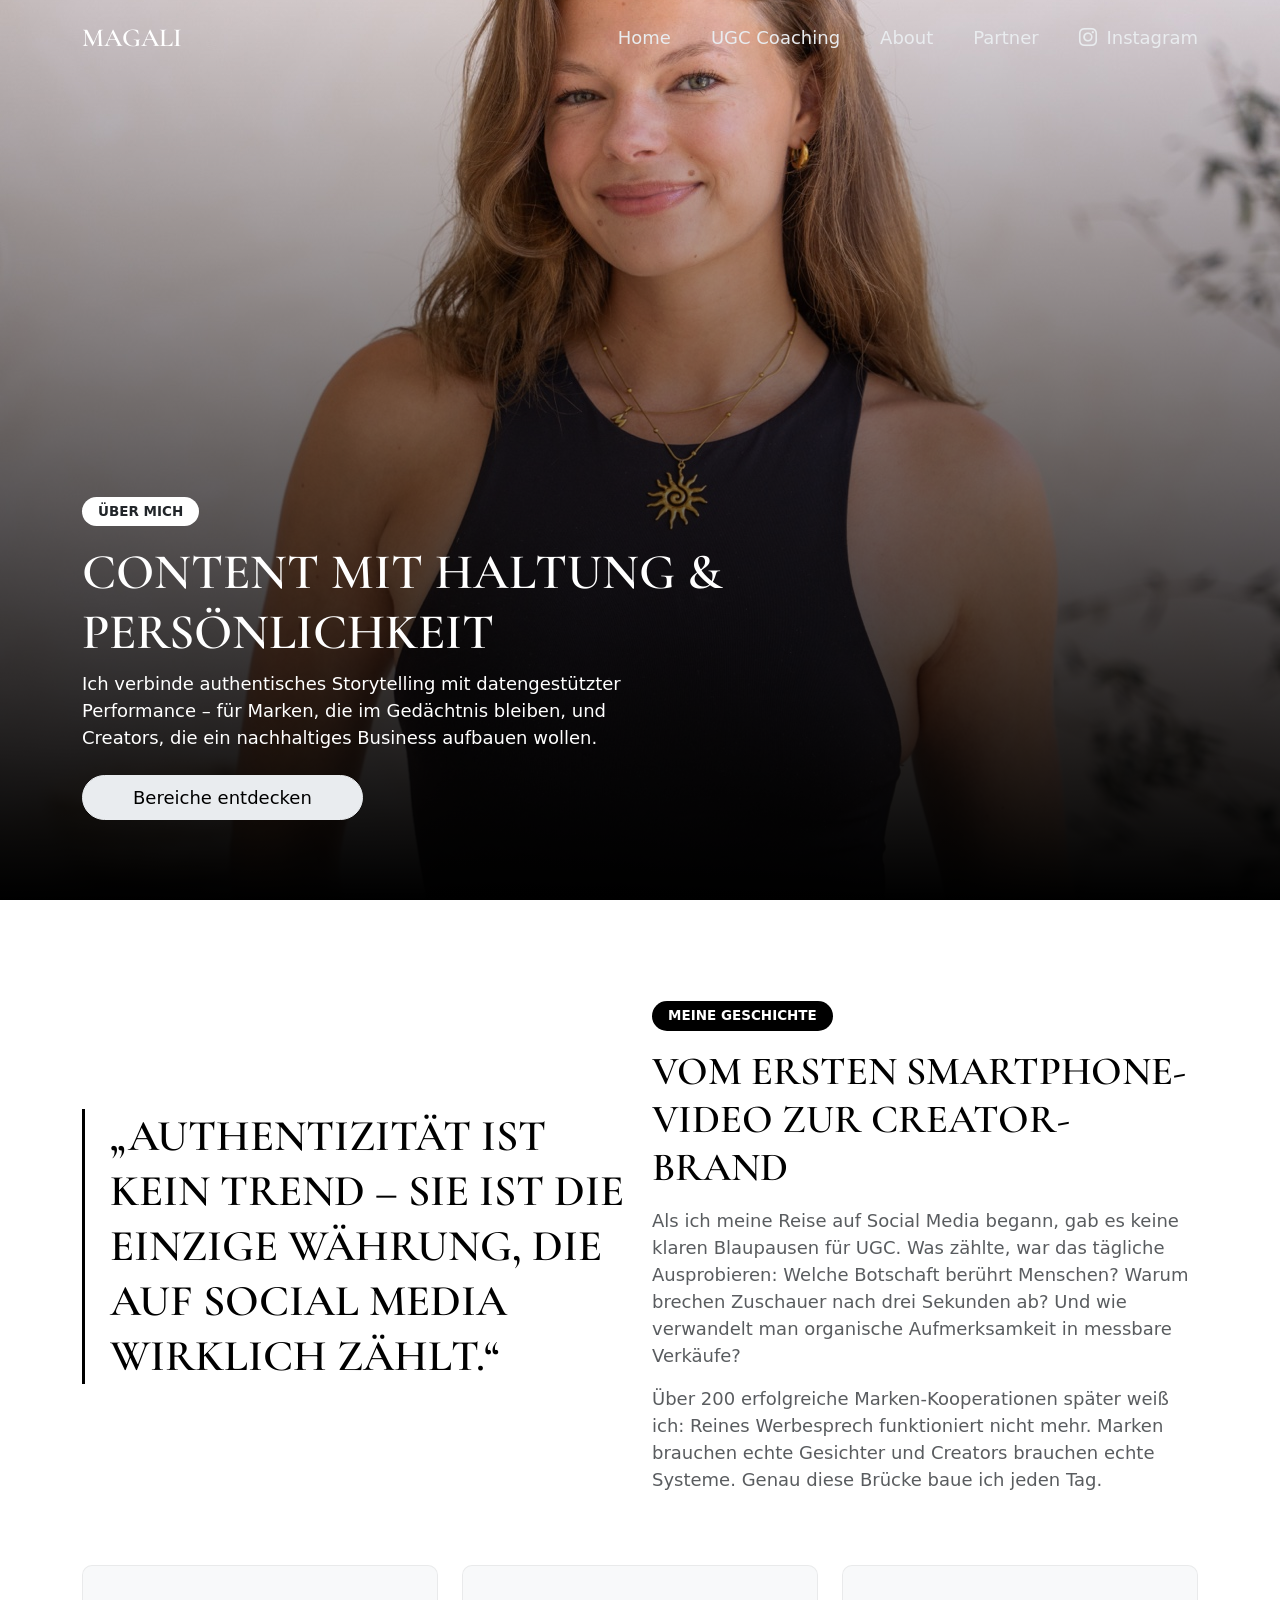
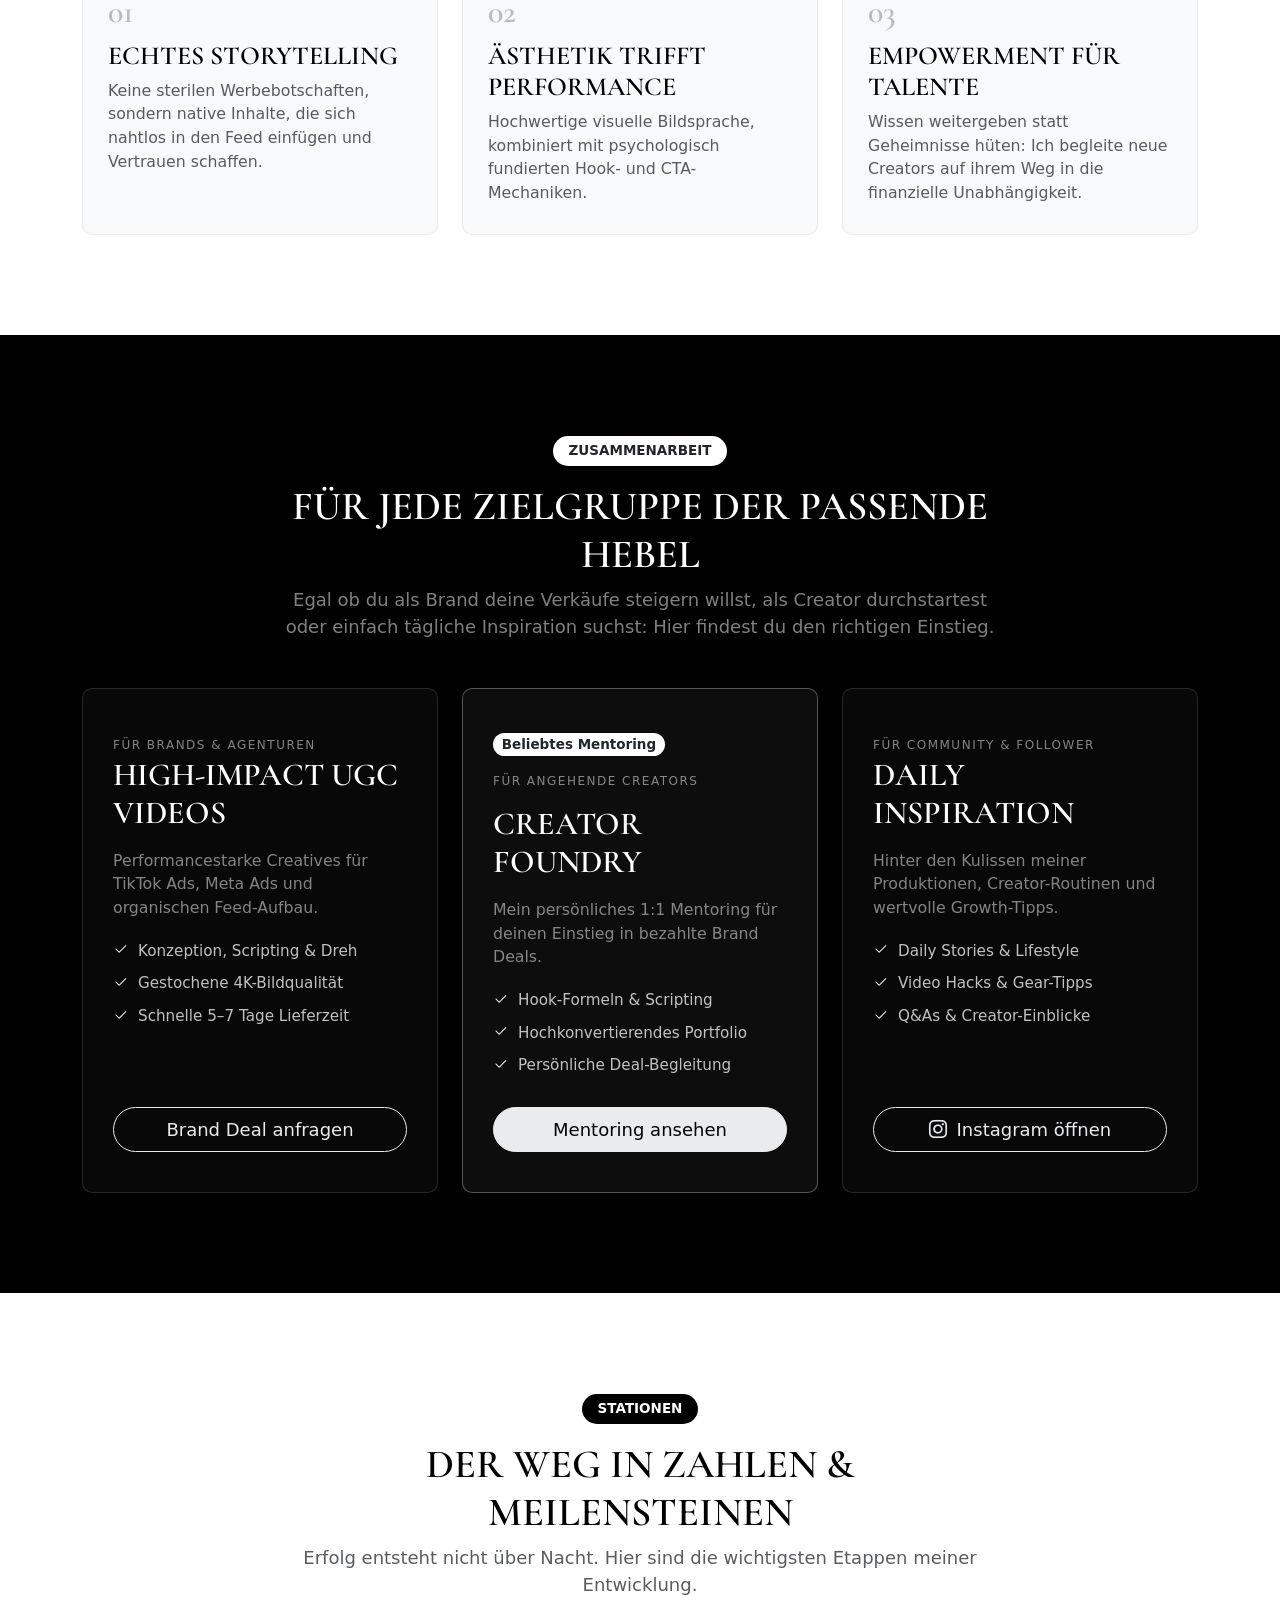
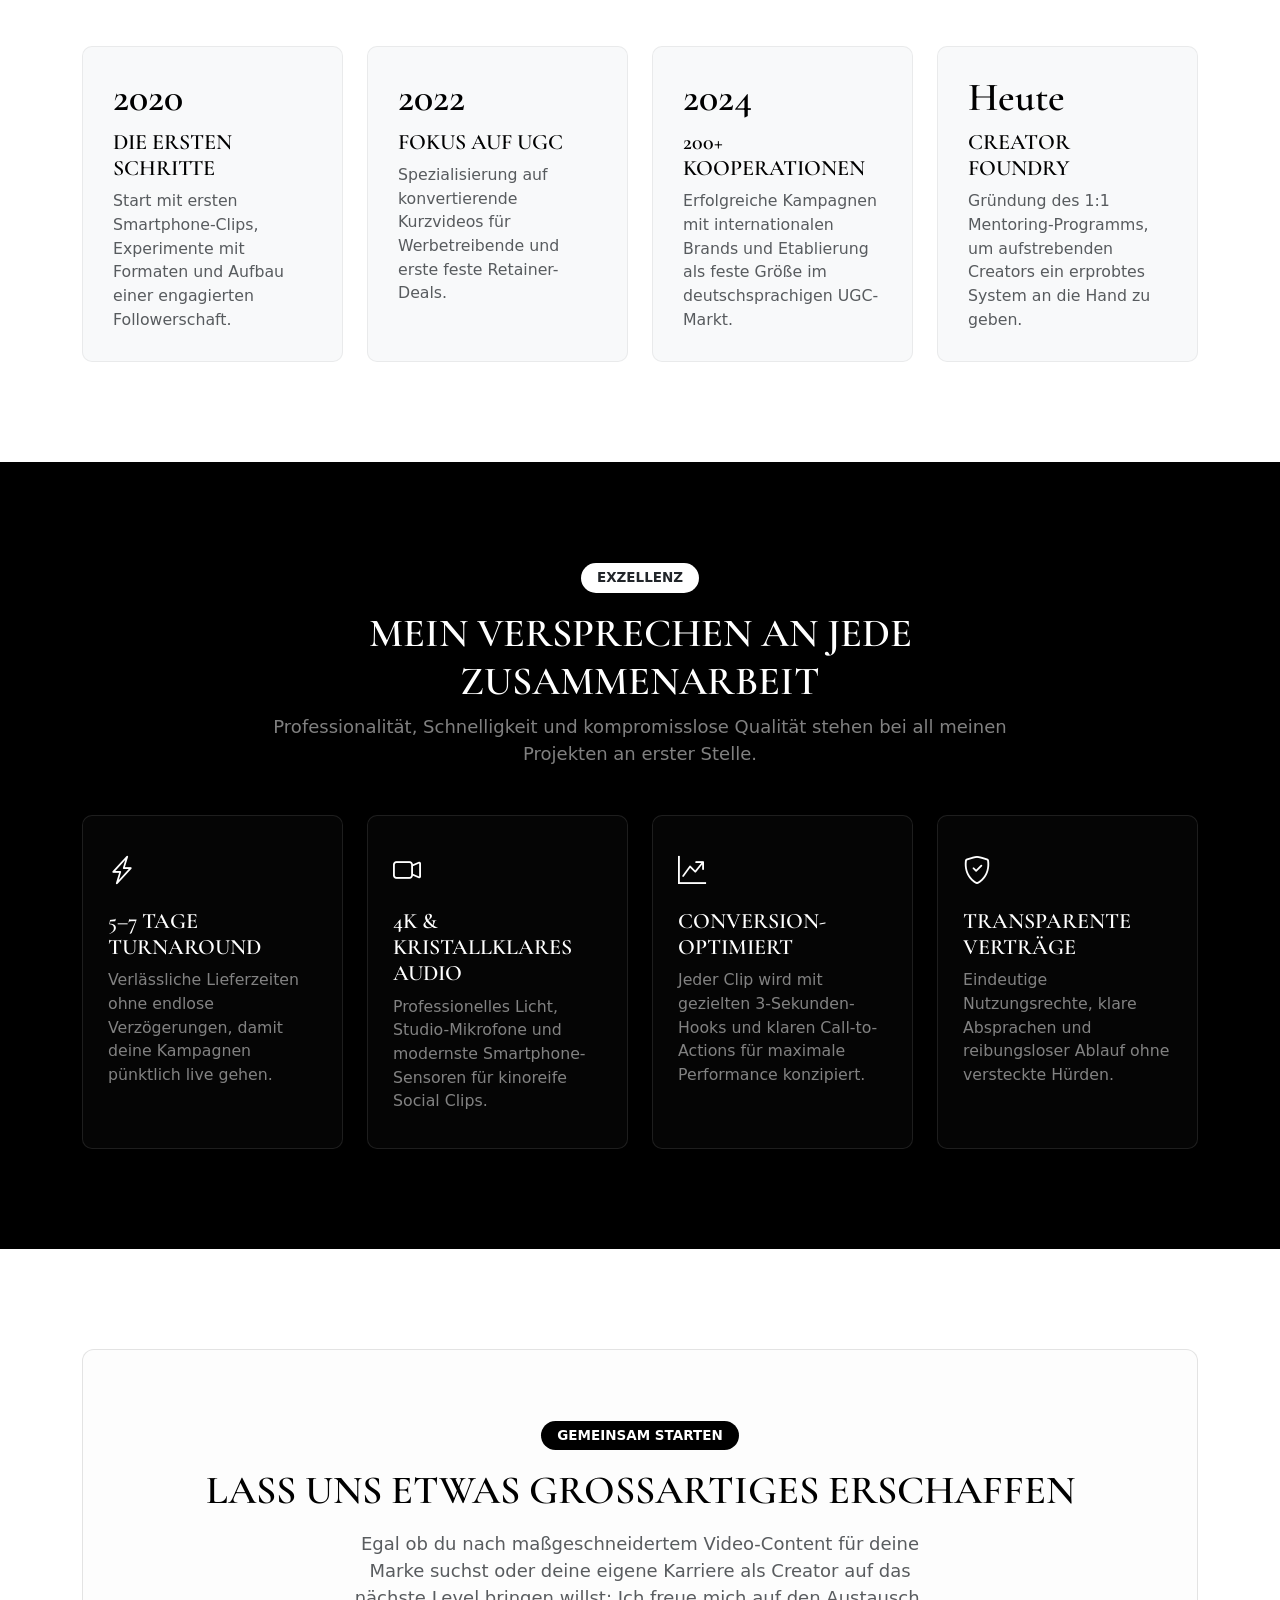
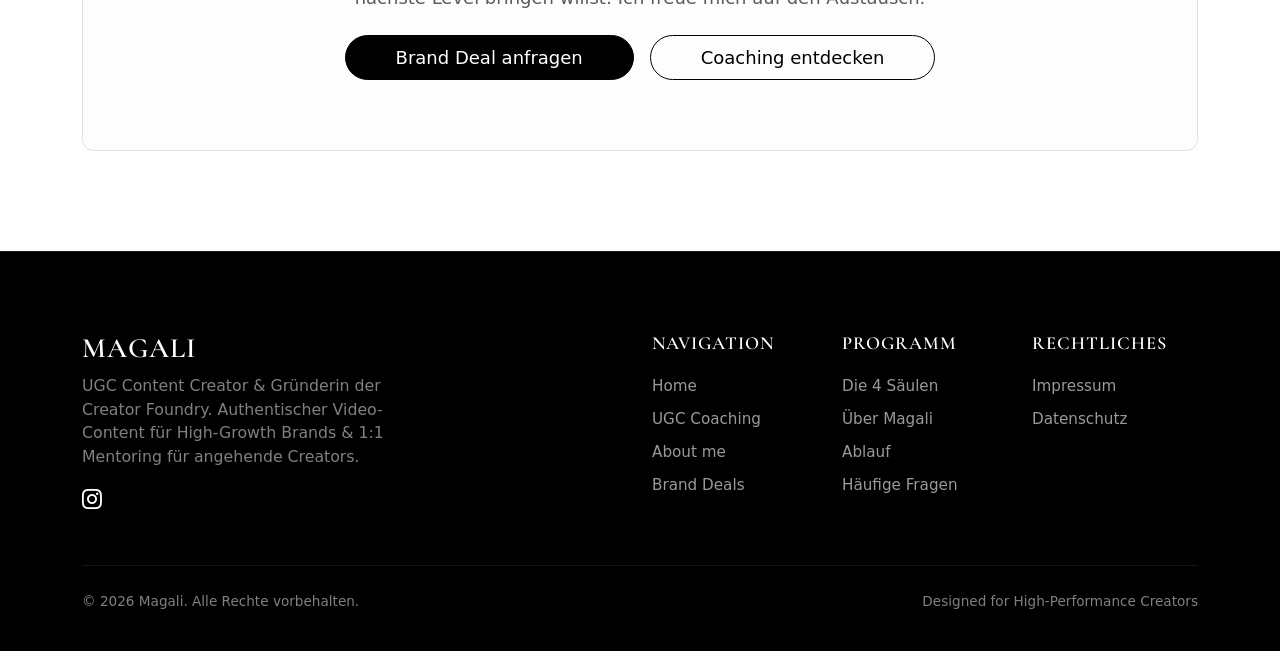
==== about/index.html @ 904033c8 "Add global site footer and create partner page with structured content sections" ====
<!DOCTYPE html>
<html lang="de">
<head>
    <meta charset="UTF-8">
    <meta name="viewport" content="width=device-width, initial-scale=1.0">
    <!-- METADATA: -->
    <meta name="description" content="Über Magali – UGC Content Creator & Gründerin der Creator Foundry. Authentischer Video-Content für Brands und 1:1 Mentoring für neue Creators.">
    <meta name="keywords" content="Magali, Über mich, UGC Creator, Content Creator, Social Media, Mentoring, Storytelling">
    <meta name="author" content="Magali">
    <!-- Bootstrap: -->
    <link href="https://cdn.jsdelivr.net/npm/bootstrap@5.3.8/dist/css/bootstrap.min.css" rel="stylesheet" integrity="sha384-sRIl4kxILFvY47J16cr9ZwB07vP4J8+LH7qKQnuqkuIAvNWLzeN8tE5YBujZqJLB" crossorigin="anonymous">
    <link rel="stylesheet" href="https://cdn.jsdelivr.net/npm/bootstrap-icons@1.13.1/font/bootstrap-icons.min.css">
    <!-- Google Fonts: -->
    <link rel="preconnect" href="https://fonts.googleapis.com">
    <link rel="preconnect" href="https://fonts.gstatic.com" crossorigin>
    <link href="https://fonts.googleapis.com/css2?family=Cormorant+Garamond:ital,wght@0,300..700;1,300..700&display=swap" rel="stylesheet">
    <!-- CSS: -->
    <link rel="stylesheet" href="../assets/css/about.css">
    <link rel="stylesheet" href="../assets/css/style.css">
    <!-- FAVICON: -->
    <link rel="shortcut icon" href="../assets/images/favicon/favicon.png" type="image/png">
    <!-- TITLE: -->
    <title>Über mich - Magali UGC Creator</title>
</head>
<body>

    <!-- NAVBAR: -->
    <nav class="navbar py-3 navbar-expand-lg fixed-top">
        <div class="container">
            <a class="navbar-brand text-white" href="/"><h4 class="mb-0">Magali</h4></a>
            <button class="navbar-toggler" type="button" data-bs-toggle="collapse" data-bs-target="#navbarNav" aria-controls="navbarNav" aria-expanded="false" aria-label="Toggle navigation">
                <i class="bi bi-list"></i>
            </button>
            <div class="collapse navbar-collapse pt-lg-0 justify-content-end" id="navbarNav">
                <ul class="navbar-nav">
                    <li class="nav-item me-lg-4 pt-4 pt-lg-0 me-0">
                        <a class="nav-link" aria-current="page" href="/">Home</a>
                    </li>
                    <li class="nav-item me-lg-4 me-0">
                        <a class="nav-link" href="/coaching">UGC Coaching</a>
                    </li>
                    <li class="nav-item me-lg-4 me-0">
                        <a class="nav-link active" href="/about">About</a>
                    </li>
                    <li class="nav-item me-lg-4 me-0">
                        <a class="nav-link" href="/partner">Partner</a>
                    </li>
                    <li class="nav-item">
                        <a class="nav-link pe-0" href="https://www.instagram.com/magali.crn/" target="_blank" rel="noopener noreferrer"><i class="bi bi-instagram me-1"></i> Instagram</a>
                    </li>
                </ul>
            </div>
        </div>
    </nav>

    <!-- HERO SECTION (DARK): -->
    <section id="hero-about" class="hero-about">
        <div class="container">
            <div class="row">
                <div class="col-lg-7 col-12 text-white">
                    <span class="badge bg-white text-dark text-uppercase px-3 py-2 mb-3 d-inline-block" style="border-radius: 50px;">Über mich</span>
                    <h1>Content mit Haltung & Persönlichkeit</h1>
                    <p class="mb-4" style="max-width: 560px;">
                        Ich verbinde authentisches Storytelling mit datengestützter Performance – für Marken, die im Gedächtnis bleiben, und Creators, die ein nachhaltiges Business aufbauen wollen.
                    </p>
                    <a href="#collaborate" class="btn btn-white">
                        Bereiche entdecken
                    </a>
                </div>
            </div>
        </div>
    </section>

    <!-- 1. STORY & PHILOSOPHIE (LIGHT SECTION) -->
    <section class="about-story" id="story">
        <div class="container">
            
            <!-- Split Grid: Quote + Story-Text -->
            <div class="row align-items-center gy-5 mb-5">
                <div class="col-lg-6 col-12">
                    <blockquote class="about-quote mb-0">
                        „Authentizität ist kein Trend – sie ist die einzige Währung, die auf Social Media wirklich zählt.“
                    </blockquote>
                </div>
                <div class="col-lg-6 col-12">
                    <span class="badge bg-black text-white text-uppercase px-3 py-2 mb-3 d-inline-block" style="border-radius: 50px;">Meine Geschichte</span>
                    <h2 class="mb-3">Vom ersten Smartphone-Video zur Creator-Brand</h2>
                    <p class="mb-3 text-muted">
                        Als ich meine Reise auf Social Media begann, gab es keine klaren Blaupausen für UGC. Was zählte, war das tägliche Ausprobieren: Welche Botschaft berührt Menschen? Warum brechen Zuschauer nach drei Sekunden ab? Und wie verwandelt man organische Aufmerksamkeit in messbare Verkäufe?
                    </p>
                    <p class="mb-0 text-muted">
                        Über 200 erfolgreiche Marken-Kooperationen später weiß ich: Reines Werbesprech funktioniert nicht mehr. Marken brauchen echte Gesichter und Creators brauchen echte Systeme. Genau diese Brücke baue ich jeden Tag.
                    </p>
                </div>
            </div>

            <!-- 3 Werte-Kacheln -->
            <div class="row g-4 pt-4">
                <div class="col-lg-4 col-12">
                    <div class="value-box">
                        <div class="value-num">01</div>
                        <h4 class="mb-2">Echtes Storytelling</h4>
                        <p class="text-muted small mb-0">
                            Keine sterilen Werbebotschaften, sondern native Inhalte, die sich nahtlos in den Feed einfügen und Vertrauen schaffen.
                        </p>
                    </div>
                </div>

                <div class="col-lg-4 col-12">
                    <div class="value-box">
                        <div class="value-num">02</div>
                        <h4 class="mb-2">Ästhetik trifft Performance</h4>
                        <p class="text-muted small mb-0">
                            Hochwertige visuelle Bildsprache, kombiniert mit psychologisch fundierten Hook- und CTA-Mechaniken.
                        </p>
                    </div>
                </div>

                <div class="col-lg-4 col-12">
                    <div class="value-box">
                        <div class="value-num">03</div>
                        <h4 class="mb-2">Empowerment für Talente</h4>
                        <p class="text-muted small mb-0">
                            Wissen weitergeben statt Geheimnisse hüten: Ich begleite neue Creators auf ihrem Weg in die finanzielle Unabhängigkeit.
                        </p>
                    </div>
                </div>
            </div>

        </div>
    </section>

    <!-- 2. AUDIENCE HUB / DREI WEGE (DARK SECTION) -->
    <section class="about-audiences" id="collaborate">
        <div class="container">
            <div class="row justify-content-center text-center mb-5">
                <div class="col-lg-8 col-12 text-white">
                    <span class="badge bg-white text-dark text-uppercase px-3 py-2 mb-3 d-inline-block" style="border-radius: 50px;">Zusammenarbeit</span>
                    <h2>Für jede Zielgruppe der passende Hebel</h2>
                    <p class="text-white-50 mb-0">
                        Egal ob du als Brand deine Verkäufe steigern willst, als Creator durchstartest oder einfach tägliche Inspiration suchst: Hier findest du den richtigen Einstieg.
                    </p>
                </div>
            </div>

            <div class="row g-4">
                <!-- Card 1: Für Brands -->
                <div class="col-lg-4 col-12">
                    <div class="audience-card">
                        <div>
                            <span class="audience-tag">Für Brands & Agenturen</span>
                            <h3 class="h3 text-white mb-3">High-Impact UGC Videos</h3>
                            <p class="text-white-50 small mb-0">
                                Performancestarke Creatives für TikTok Ads, Meta Ads und organischen Feed-Aufbau.
                            </p>
                            <ul class="audience-features">
                                <li><i class="bi bi-check2"></i> Konzeption, Scripting & Dreh</li>
                                <li><i class="bi bi-check2"></i> Gestochene 4K-Bildqualität</li>
                                <li><i class="bi bi-check2"></i> Schnelle 5–7 Tage Lieferzeit</li>
                            </ul>
                        </div>
                        <div>
                            <a href="/partner" class="btn btn-white-outline">
                                Brand Deal anfragen
                            </a>
                        </div>
                    </div>
                </div>

                <!-- Card 2: Für Creators -->
                <div class="col-lg-4 col-12">
                    <div class="audience-card" style="border-color: rgba(255, 255, 255, 0.3); background: rgba(255, 255, 255, 0.05);">
                        <div>
                            <span class="badge bg-white text-dark mb-3" style="border-radius: 50px;">Beliebtes Mentoring</span>
                            <span class="audience-tag d-block">Für angehende Creators</span>
                            <h3 class="h3 text-white mb-3">Creator Foundry</h3>
                            <p class="text-white-50 small mb-0">
                                Mein persönliches 1:1 Mentoring für deinen Einstieg in bezahlte Brand Deals.
                            </p>
                            <ul class="audience-features">
                                <li><i class="bi bi-check2"></i> Hook-Formeln & Scripting</li>
                                <li><i class="bi bi-check2"></i> Hochkonvertierendes Portfolio</li>
                                <li><i class="bi bi-check2"></i> Persönliche Deal-Begleitung</li>
                            </ul>
                        </div>
                        <div>
                            <a href="/coaching" class="btn btn-white w-100">
                                Mentoring ansehen
                            </a>
                        </div>
                    </div>
                </div>

                <!-- Card 3: Für Social & Community -->
                <div class="col-lg-4 col-12">
                    <div class="audience-card">
                        <div>
                            <span class="audience-tag">Für Community & Follower</span>
                            <h3 class="h3 text-white mb-3">Daily Inspiration</h3>
                            <p class="text-white-50 small mb-0">
                                Hinter den Kulissen meiner Produktionen, Creator-Routinen und wertvolle Growth-Tipps.
                            </p>
                            <ul class="audience-features">
                                <li><i class="bi bi-check2"></i> Daily Stories & Lifestyle</li>
                                <li><i class="bi bi-check2"></i> Video Hacks & Gear-Tipps</li>
                                <li><i class="bi bi-check2"></i> Q&As & Creator-Einblicke</li>
                            </ul>
                        </div>
                        <div>
                            <a href="https://www.instagram.com/magali.crn/" target="_blank" rel="noopener noreferrer" class="btn btn-white-outline">
                                <i class="bi bi-instagram me-1"></i> Instagram öffnen
                            </a>
                        </div>
                    </div>
                </div>
            </div>
        </div>
    </section>

    <!-- 3. TIMELINE & MEILENSTEINE (LIGHT SECTION) -->
    <section class="about-timeline" id="milestones">
        <div class="container">
            <div class="row justify-content-center text-center mb-5">
                <div class="col-lg-8 col-12">
                    <span class="badge bg-black text-white text-uppercase px-3 py-2 mb-3 d-inline-block" style="border-radius: 50px;">Stationen</span>
                    <h2>Der Weg in Zahlen & Meilensteinen</h2>
                    <p class="text-muted mb-0">
                        Erfolg entsteht nicht über Nacht. Hier sind die wichtigsten Etappen meiner Entwicklung.
                    </p>
                </div>
            </div>

            <div class="row g-4">
                <!-- Milestone 1 -->
                <div class="col-lg-3 col-md-6 col-12">
                    <div class="timeline-item">
                        <div class="timeline-year">2020</div>
                        <h4 class="h5 mb-2">Die ersten Schritte</h4>
                        <p class="text-muted small mb-0">
                            Start mit ersten Smartphone-Clips, Experimente mit Formaten und Aufbau einer engagierten Followerschaft.
                        </p>
                    </div>
                </div>

                <!-- Milestone 2 -->
                <div class="col-lg-3 col-md-6 col-12">
                    <div class="timeline-item">
                        <div class="timeline-year">2022</div>
                        <h4 class="h5 mb-2">Fokus auf UGC</h4>
                        <p class="text-muted small mb-0">
                            Spezialisierung auf konvertierende Kurzvideos für Werbetreibende und erste feste Retainer-Deals.
                        </p>
                    </div>
                </div>

                <!-- Milestone 3 -->
                <div class="col-lg-3 col-md-6 col-12">
                    <div class="timeline-item">
                        <div class="timeline-year">2024</div>
                        <h4 class="h5 mb-2">200+ Kooperationen</h4>
                        <p class="text-muted small mb-0">
                            Erfolgreiche Kampagnen mit internationalen Brands und Etablierung als feste Größe im deutschsprachigen UGC-Markt.
                        </p>
                    </div>
                </div>

                <!-- Milestone 4 -->
                <div class="col-lg-3 col-md-6 col-12">
                    <div class="timeline-item">
                        <div class="timeline-year">Heute</div>
                        <h4 class="h5 mb-2">Creator Foundry</h4>
                        <p class="text-muted small mb-0">
                            Gründung des 1:1 Mentoring-Programms, um aufstrebenden Creators ein erprobtes System an die Hand zu geben.
                        </p>
                    </div>
                </div>
            </div>
        </div>
    </section>

    <!-- 4. QUALITÄTSVERSPRECHEN & STANDARDS (DARK SECTION) -->
    <section class="about-standards" id="standards">
        <div class="container">
            <div class="row justify-content-center text-center mb-5">
                <div class="col-lg-8 col-12 text-white">
                    <span class="badge bg-white text-dark text-uppercase px-3 py-2 mb-3 d-inline-block" style="border-radius: 50px;">Exzellenz</span>
                    <h2>Mein Versprechen an jede Zusammenarbeit</h2>
                    <p class="text-white-50 mb-0">
                        Professionalität, Schnelligkeit und kompromisslose Qualität stehen bei all meinen Projekten an erster Stelle.
                    </p>
                </div>
            </div>

            <div class="row g-4">
                <div class="col-lg-3 col-md-6 col-12">
                    <div class="standard-card">
                        <div class="standard-icon"><i class="bi bi-lightning-charge"></i></div>
                        <h4 class="h5 text-white mb-2">5–7 Tage Turnaround</h4>
                        <p class="text-white-50 small mb-0">
                            Verlässliche Lieferzeiten ohne endlose Verzögerungen, damit deine Kampagnen pünktlich live gehen.
                        </p>
                    </div>
                </div>

                <div class="col-lg-3 col-md-6 col-12">
                    <div class="standard-card">
                        <div class="standard-icon"><i class="bi bi-camera-video"></i></div>
                        <h4 class="h5 text-white mb-2">4K & Kristallklares Audio</h4>
                        <p class="text-white-50 small mb-0">
                            Professionelles Licht, Studio-Mikrofone und modernste Smartphone-Sensoren für kinoreife Social Clips.
                        </p>
                    </div>
                </div>

                <div class="col-lg-3 col-md-6 col-12">
                    <div class="standard-card">
                        <div class="standard-icon"><i class="bi bi-graph-up-arrow"></i></div>
                        <h4 class="h5 text-white mb-2">Conversion-Optimiert</h4>
                        <p class="text-white-50 small mb-0">
                            Jeder Clip wird mit gezielten 3-Sekunden-Hooks und klaren Call-to-Actions für maximale Performance konzipiert.
                        </p>
                    </div>
                </div>

                <div class="col-lg-3 col-md-6 col-12">
                    <div class="standard-card">
                        <div class="standard-icon"><i class="bi bi-shield-check"></i></div>
                        <h4 class="h5 text-white mb-2">Transparente Verträge</h4>
                        <p class="text-white-50 small mb-0">
                            Eindeutige Nutzungsrechte, klare Absprachen und reibungsloser Ablauf ohne versteckte Hürden.
                        </p>
                    </div>
                </div>
            </div>
        </div>
    </section>

    <!-- 5. FINAL CTA (LIGHT SECTION) -->
    <section class="about-cta" id="cta">
        <div class="container">
            <div class="about-cta-box">
                <span class="badge bg-black text-white text-uppercase px-3 py-2 mb-3 d-inline-block" style="border-radius: 50px;">Gemeinsam starten</span>
                <h2 class="mb-3">Lass uns etwas Großartiges erschaffen</h2>
                <p class="text-muted mx-auto mb-4" style="max-width: 600px;">
                    Egal ob du nach maßgeschneidertem Video-Content für deine Marke suchst oder deine eigene Karriere als Creator auf das nächste Level bringen willst: Ich freue mich auf den Austausch.
                </p>
                <div class="d-flex flex-column flex-sm-row justify-content-center gap-3">
                    <a href="/partner" class="btn btn-dark">
                        Brand Deal anfragen
                    </a>
                    <a href="/coaching" class="btn btn-dark" style="background-color: transparent !important; color: var(--dark) !important; border: 1px solid var(--dark) !important;">
                        Coaching entdecken
                    </a>
                </div>
            </div>
        </div>
    </section>

    <!-- GLOBAL SITE FOOTER -->
    <footer class="site-footer">
        <div class="container">
            <div class="row gy-5">
                <!-- Col 1: Brand & Bio -->
                <div class="col-lg-4 col-12 site-footer-brand">
                    <a href="/" class="text-white text-decoration-none">
                        <h4 class="mb-2">Magali</h4>
                    </a>
                    <p class="small text-white-50 mb-3" style="max-width: 320px;">
                        UGC Content Creator & Gründerin der Creator Foundry. Authentischer Video-Content für High-Growth Brands & 1:1 Mentoring für angehende Creators.
                    </p>
                    <div class="d-flex align-items-center gap-3">
                        <a href="https://www.instagram.com/magali.crn/" target="_blank" rel="noopener noreferrer" class="fs-5 text-white" aria-label="Instagram">
                            <i class="bi bi-instagram"></i>
                        </a>
                    </div>
                </div>

                <!-- Col 2: Navigation -->
                <div class="col-6 col-lg-2 offset-lg-2">
                    <h6 class="site-footer-title">Navigation</h6>
                    <ul class="site-footer-list">
                        <li><a href="/">Home</a></li>
                        <li><a href="/coaching">UGC Coaching</a></li>
                        <li><a href="/about">About me</a></li>
                        <li><a href="/partner">Brand Deals</a></li>
                    </ul>
                </div>

                <!-- Col 3: Mentoring & Programme -->
                <div class="col-6 col-lg-2">
                    <h6 class="site-footer-title">Programm</h6>
                    <ul class="site-footer-list">
                        <li><a href="/coaching#program">Die 4 Säulen</a></li>
                        <li><a href="/coaching#mentor">Über Magali</a></li>
                        <li><a href="/coaching#process">Ablauf</a></li>
                        <li><a href="/coaching#faq">Häufige Fragen</a></li>
                    </ul>
                </div>

                <!-- Col 4: Rechtliches -->
                <div class="col-6 col-lg-2">
                    <h6 class="site-footer-title">Rechtliches</h6>
                    <ul class="site-footer-list">
                        <li><a href="/impressum">Impressum</a></li>
                        <li><a href="/datenschutz">Datenschutz</a></li>
                    </ul>
                </div>
            </div>

            <!-- Bottom Copyright Bar -->
            <div class="site-footer-bottom d-flex flex-column flex-md-row align-items-center justify-content-between gap-3">
                <span class="text-white-50">© 2026 Magali. Alle Rechte vorbehalten.</span>
                <span class="text-white-50">Designed for High-Performance Creators</span>
            </div>
        </div>
    </footer>

    <!-- Bootstrap JS Bundle -->
    <script src="https://cdn.jsdelivr.net/npm/bootstrap@5.3.8/dist/js/bootstrap.bundle.min.js" integrity="sha384-FKyoEForCGlyvwx9Hj09JcYn3nv7wiPVlz7YYwJrWVcXK/BmnVDxM+D2scQbITxI" crossorigin="anonymous"></script>
    <!-- Custom JS -->
    <script src="../assets/js/script.js"></script>
</body>
</html>
---- assets/css/about.css ----
/*------------------------------------------------------------------------------- HERO ABOUT: */

#hero-about {
    background: 
        linear-gradient(to top, rgba(0, 0, 0, 1), rgba(0, 0, 0, .5), rgba(0, 0, 0, 0)),
        url(../images/DSC08524.jpeg);
    background-size: cover;
    background-position: center;
    background-repeat: no-repeat;
    min-height: 100vh;
    display: flex;
    align-items: end;
    justify-content: center;
    padding-bottom: 80px;
}

/*------------------------------------------------------------------------------- 1. STORY & PHILOSOPHY (LIGHT): */

.about-story {
    background-color: var(--white);
    color: var(--dark);
}

.about-quote {
    font-family: 'Cormorant Garamond', serif;
    font-size: clamp(1.75rem, 1.35rem + 1.8vw, 2.75rem);
    font-weight: 600;
    line-height: 1.25;
    text-transform: uppercase;
    border-left: 3px solid var(--dark);
    padding-left: 25px;
}

.value-box {
    background-color: #f8f9fa;
    border: 1px solid rgba(0, 0, 0, 0.06);
    border-radius: 10px;
    padding: 30px 25px;
    height: 100%;
    transition: transform 0.3s ease, box-shadow 0.3s ease;
}

.value-box:hover {
    transform: translateY(-5px);
    box-shadow: 0 15px 35px rgba(0, 0, 0, 0.06);
}

.value-num {
    font-family: 'Cormorant Garamond', serif;
    font-size: 2rem;
    font-weight: 600;
    color: rgba(0, 0, 0, 0.25);
    line-height: 1;
    margin-bottom: 12px;
}

/*------------------------------------------------------------------------------- 2. AUDIENCE HUB (DARK): */

.about-audiences {
    background-color: var(--dark);
    color: var(--white);
}

.audience-card {
    background: rgba(255, 255, 255, 0.03);
    border: 1px solid rgba(255, 255, 255, 0.12);
    border-radius: 10px;
    padding: 40px 30px;
    height: 100%;
    display: flex;
    flex-direction: column;
    justify-content: space-between;
    transition: all 0.3s ease;
}

.audience-card:hover {
    border-color: rgba(255, 255, 255, 0.4);
    background: rgba(255, 255, 255, 0.06);
    transform: translateY(-6px);
}

.audience-tag {
    font-size: 0.75rem;
    text-transform: uppercase;
    letter-spacing: 1.5px;
    color: rgba(255, 255, 255, 0.5);
    margin-bottom: 15px;
}

.audience-features {
    list-style: none;
    padding: 0;
    margin: 20px 0 30px 0;
}

.audience-features li {
    font-size: 0.95rem;
    color: rgba(255, 255, 255, 0.75);
    margin-bottom: 10px;
    display: flex;
    align-items: center;
    gap: 10px;
}

.audience-features li i {
    color: var(--white);
}

/*------------------------------------------------------------------------------- 3. MILESTONES / TIMELINE (LIGHT): */

.about-timeline {
    background-color: var(--white);
    color: var(--dark);
}

.timeline-track {
    position: relative;
    padding: 20px 0;
}

.timeline-item {
    padding: 30px;
    background: #f8f9fa;
    border: 1px solid rgba(0, 0, 0, 0.06);
    border-radius: 10px;
    height: 100%;
    transition: transform 0.3s ease;
}

.timeline-item:hover {
    transform: translateY(-4px);
}

.timeline-year {
    font-family: 'Cormorant Garamond', serif;
    font-size: 2.5rem;
    font-weight: 600;
    color: var(--dark);
    line-height: 1;
    margin-bottom: 12px;
}

/*------------------------------------------------------------------------------- 4. STANDARDS / QUALITY (DARK): */

.about-standards {
    background-color: var(--dark);
    color: var(--white);
}

.standard-card {
    border: 1px solid rgba(255, 255, 255, 0.1);
    border-radius: 10px;
    padding: 35px 25px;
    background: rgba(255, 255, 255, 0.02);
    height: 100%;
    transition: border-color 0.3s ease;
}

.standard-card:hover {
    border-color: rgba(255, 255, 255, 0.3);
}

.standard-icon {
    font-size: 1.75rem;
    color: var(--white);
    margin-bottom: 15px;
}

/*------------------------------------------------------------------------------- 5. FINAL CTA (LIGHT): */

.about-cta {
    background-color: var(--white);
    color: var(--dark);
    text-align: center;
}

.about-cta-box {
    border: 1px solid rgba(0, 0, 0, 0.1);
    border-radius: 12px;
    padding: 70px 30px;
    background: #fdfdfd;
}
---- assets/css/style.css ----
/*------------------------------------------------------------------------------- GENERAL: */

:root {
    --white: #fff;
    --dark: #000;
    --light: #e9ecef;
    --fs-h1: clamp(2rem, 1.59rem + 2.04vw, 3.125rem);
    --fs-h2: clamp(1.625rem, 1.3rem + 1.59vw, 2.5rem);
    --fs-h3: clamp(1.375rem, 1.14rem + 1.13vw, 2rem);
    --fs-h4: clamp(1.25rem, 1.11rem + 0.68vw, 1.625rem);
    --fs-h5: clamp(1.1875rem, 1.11rem + 0.34vw, 1.375rem);
    --fs-body: clamp(1rem, 0.95rem + 0.22vw, 1.125rem);
}

section, footer {
    padding: 100px 0;
}

html, body {
    overflow-x: hidden;
}

body {
    font-size: var(--fs-body);
    background-color: var(--dark);
}

html {
    scroll-behavior: smooth;
}

/*------------------------------------------------------------------------------- FONTS: */

h1, .h1 {
    font-size: var(--fs-h1);
    font-family: 'Cormorant Garamond', serif;
    font-weight: 600;
    text-transform: uppercase;
}

h2, .h2 {
    font-size: var(--fs-h2);
    font-family: 'Cormorant Garamond', serif;
    font-weight: 600;
    text-transform: uppercase;
}

h3, .h3 {
    font-size: var(--fs-h3);
    font-family: 'Cormorant Garamond', serif;
    font-weight: 600;
    text-transform: uppercase;
}

h4, .h4 {
    font-size: var(--fs-h4);
    font-family: 'Cormorant Garamond', serif;
    font-weight: 600;
    text-transform: uppercase;
}

h5, .h5 {
    font-size: var(--fs-h5);
    font-family: 'Cormorant Garamond', serif;
    font-weight: 600;
    text-transform: uppercase;
}

h6, .h6 {
    font-size: var(--fs-body);
    font-family: 'Cormorant Garamond', serif;
    font-weight: 600;
    text-transform: uppercase;
}

/*------------------------------------------------------------------------------- FONTS: */

.btn-white {
    color: var(--dark) !important;
    background-color: var(--light) !important;
    border: 1px solid var(--light) !important;
    border-radius: 50px !important;
    font-size: var(--fs-body) !important;
    transition: .3s;
    padding: 8px 50px !important;
}

.btn-white:hover {
    color: var(--light) !important;
    background-color: transparent !important;
}

.btn-white-outline {
    color: var(--light) !important;
    background-color: transparent !important;
    border: 1px solid var(--light) !important;
    border-radius: 50px !important;
    font-size: var(--fs-body) !important;
    transition: .3s;
    padding: 8px 50px !important;
    width: 100%;
}

.btn-white-outline:hover {
    color: var(--dark) !important;
    background-color: var(--light) !important;
    border: 1px solid var(--light) !important;
}

.btn-dark {
    color: var(--white) !important;
    background-color: var(--dark) !important;
    border: 1px solid var(--dark) !important;
    border-radius: 50px !important;
    font-size: var(--fs-body) !important;
    transition: .3s;
    padding: 8px 50px !important;
}

.btn-dark:hover {
    color: var(--dark) !important;
    background-color: transparent !important;
}

.btn-dark-outline {
    color: var(--dark) !important;
    background-color: transparent !important;
    border: 1px solid var(--dark) !important;
    border-radius: 50px !important;
    font-size: var(--fs-body) !important;
    transition: .3s;
    padding: 8px 50px !important;
    width: 100%;
}

.btn-dark-outline:hover {
    color: var(--white) !important;
    background-color: var(--dark) !important;
    border: 1px solid var(--dark) !important;
}

/*--------------------------------------------------------------------------------------- NAVBAR: */

.navbar {
    background-color: transparent !important;
    transition: background-color 0.3s ease, box-shadow 0.3s ease;
}

.navbar.scrolled {
    background: rgba(0, 0, 0, 0.6) !important;
    backdrop-filter: blur(7.8px) !important;
    -webkit-backdrop-filter: blur(7.8px) !important;
}

.navbar-brand img {
    width: 100px;
}

.nav-link {
    color: var(--light) !important;
}

.navbar-toggler {
    border: none !important;
    font-size: 25px !important;
    color: var(--light) !important;
    box-shadow: none !important;
    padding-right: 0px !important;
}

/*------------------------------------------------------------------------------- MEDIAQUERY: */

@media (max-width: 768px) {
    section, footer {
        padding: 65px 0;
    }
}

@media (max-width: 576px) {
    .btn-white, .btn-dark {
        padding: 8px 30px !important;
    }
}

/*------------------------------------------------------------------------------- FOOTER: */

.site-footer {
    background-color: var(--dark);
    color: rgba(255, 255, 255, 0.6);
    border-top: 1px solid rgba(255, 255, 255, 0.1);
    padding: 80px 0 40px 0;
}

.site-footer a {
    color: rgba(255, 255, 255, 0.6);
    text-decoration: none;
    transition: color 0.25s ease;
}

.site-footer a:hover {
    color: var(--white);
}

.site-footer-brand h4 {
    font-size: 1.75rem;
    letter-spacing: 1px;
}

.site-footer-title {
    font-family: 'Cormorant Garamond', serif;
    font-size: 1.15rem;
    font-weight: 600;
    text-transform: uppercase;
    color: var(--white);
    letter-spacing: 1px;
    margin-bottom: 1.25rem;
}

.site-footer-list {
    list-style: none;
    padding: 0;
    margin: 0;
}

.site-footer-list li {
    margin-bottom: 0.65rem;
    font-size: 0.95rem;
}

.site-footer-bottom {
    border-top: 1px solid rgba(255, 255, 255, 0.08);
    margin-top: 50px;
    padding-top: 25px;
    font-size: 0.85rem;
}
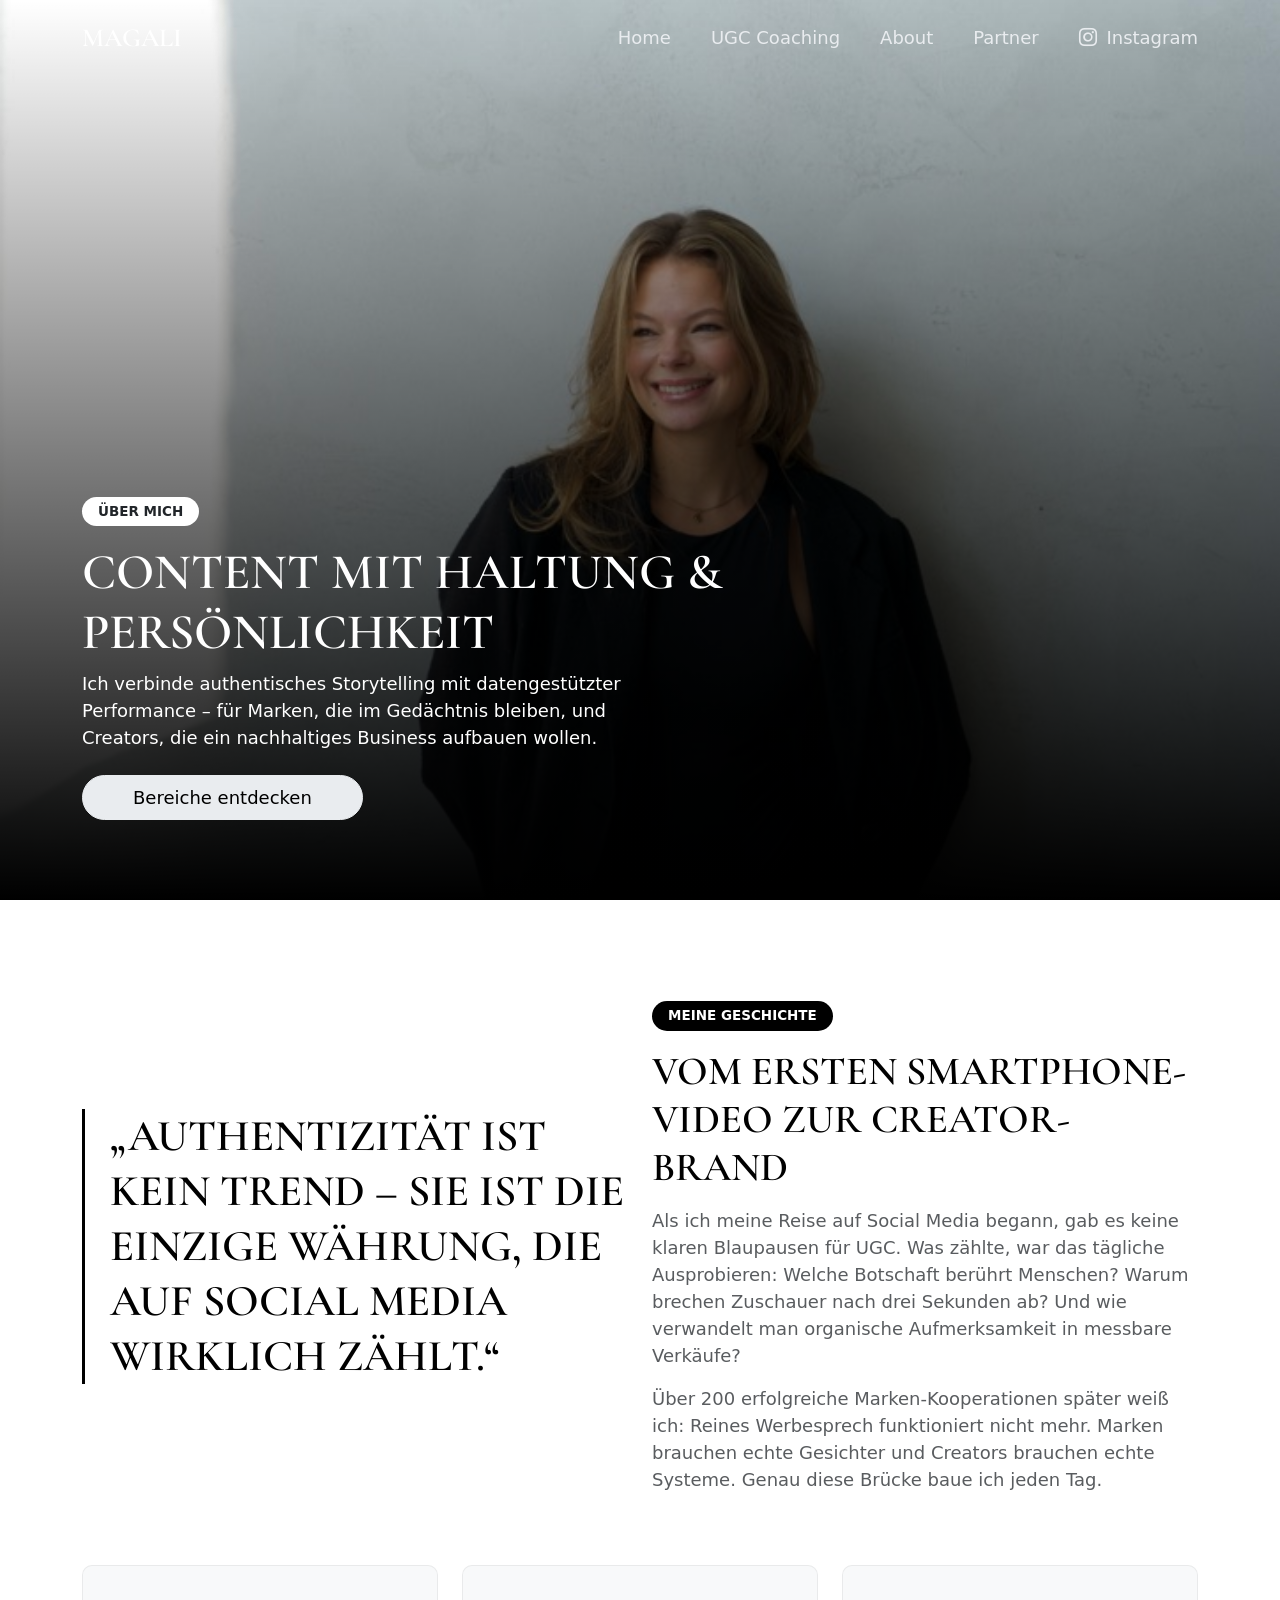
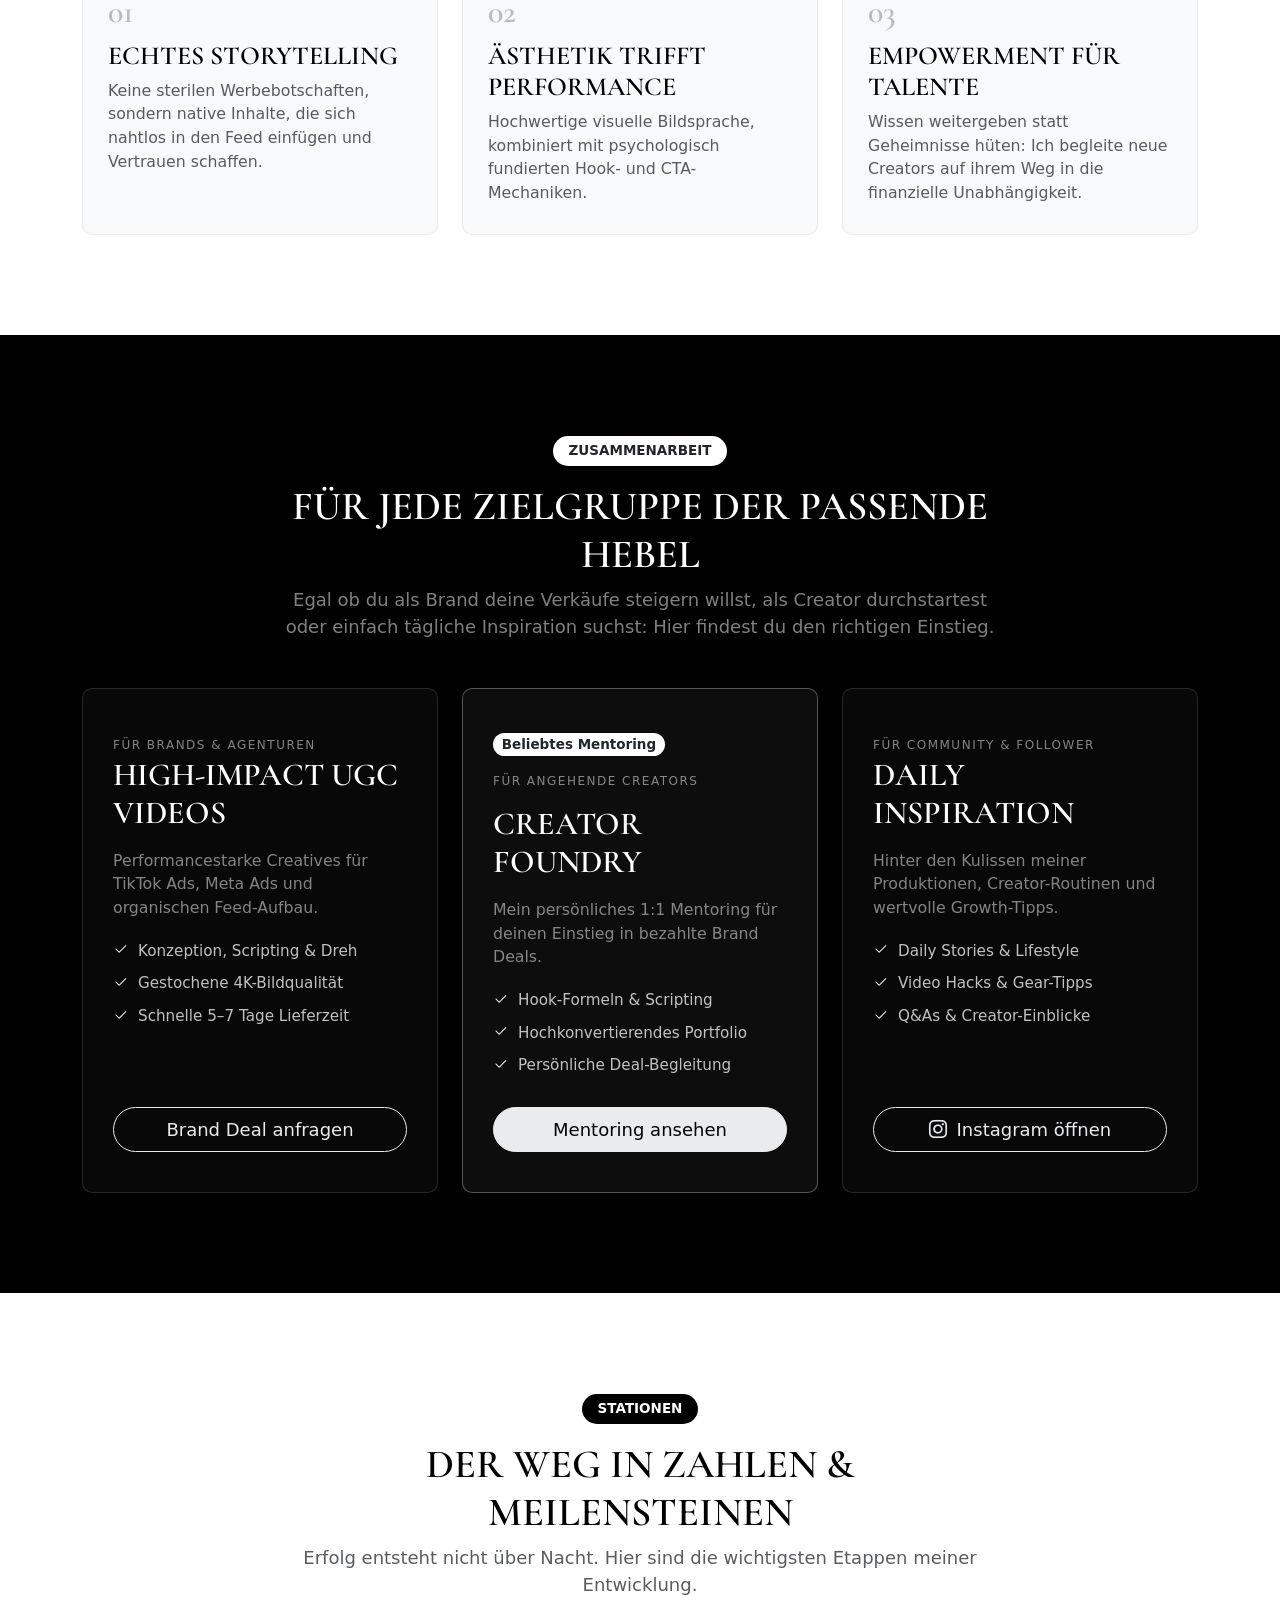
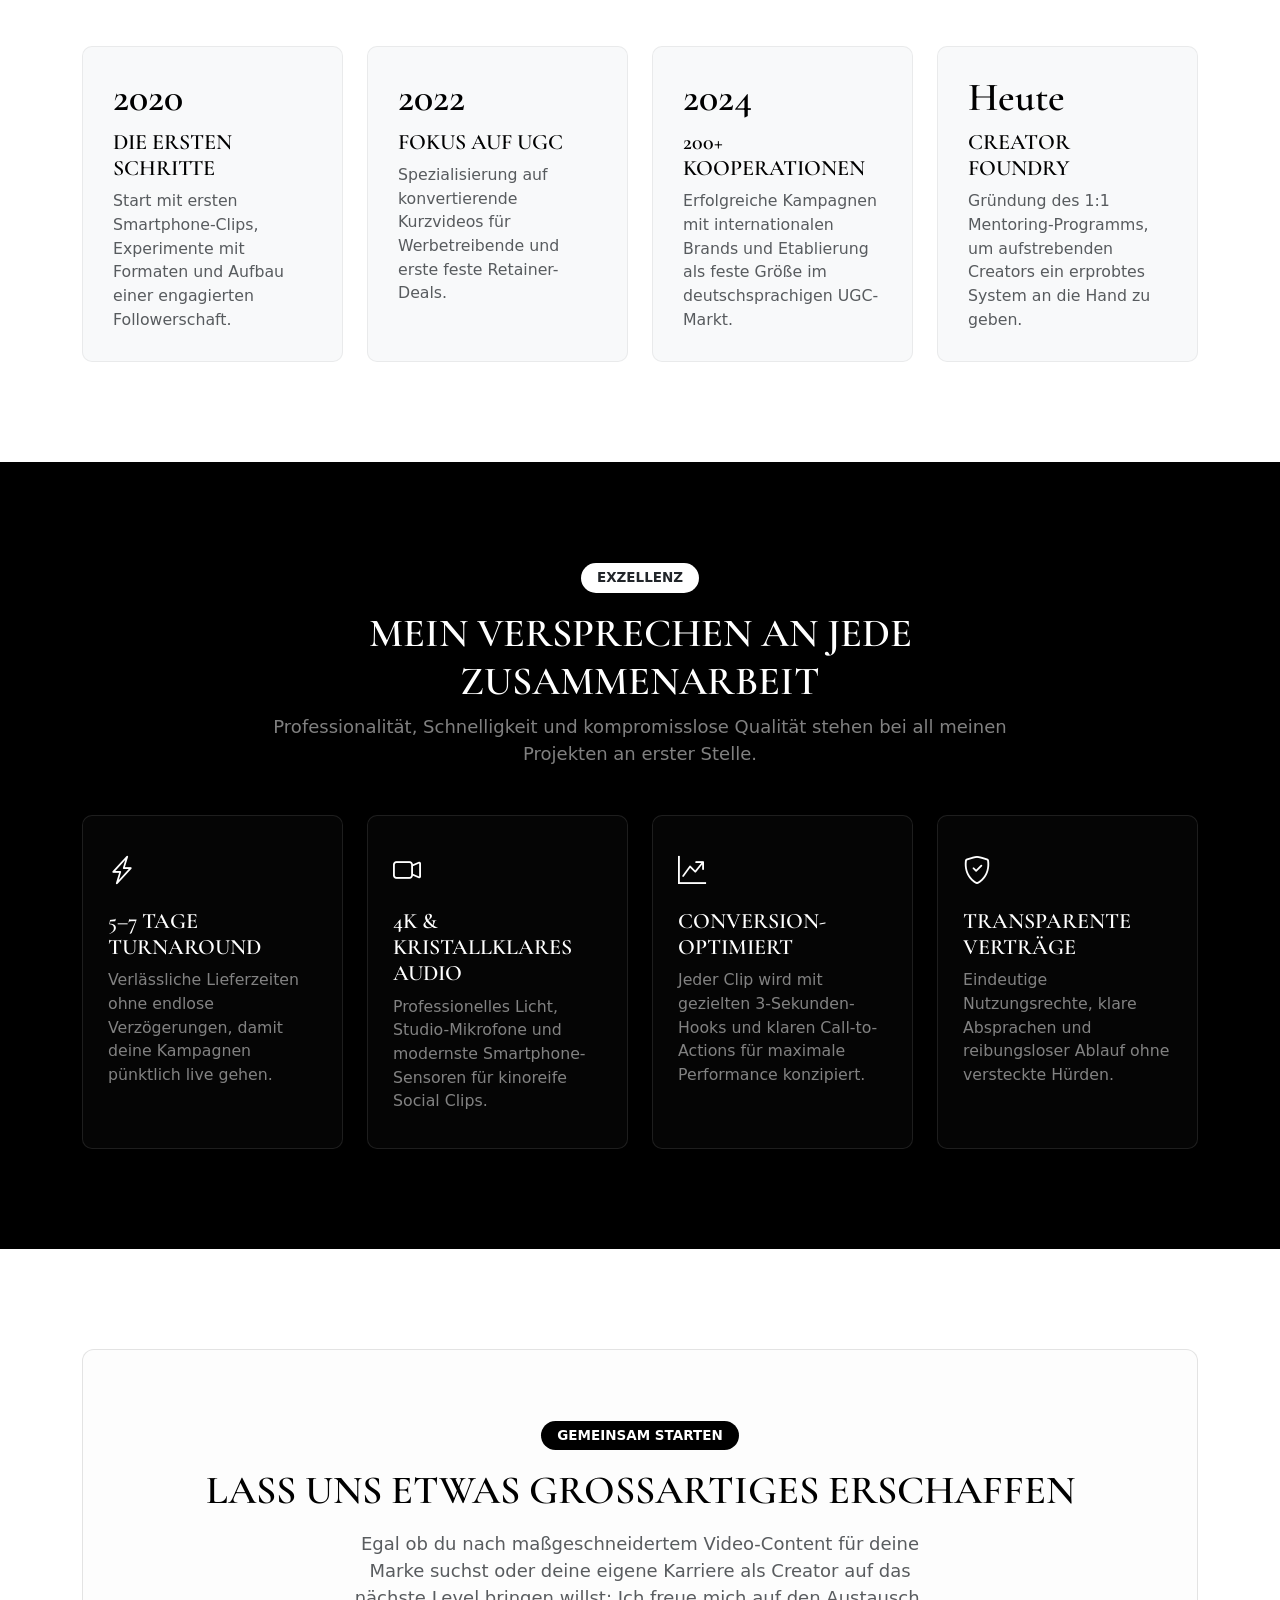
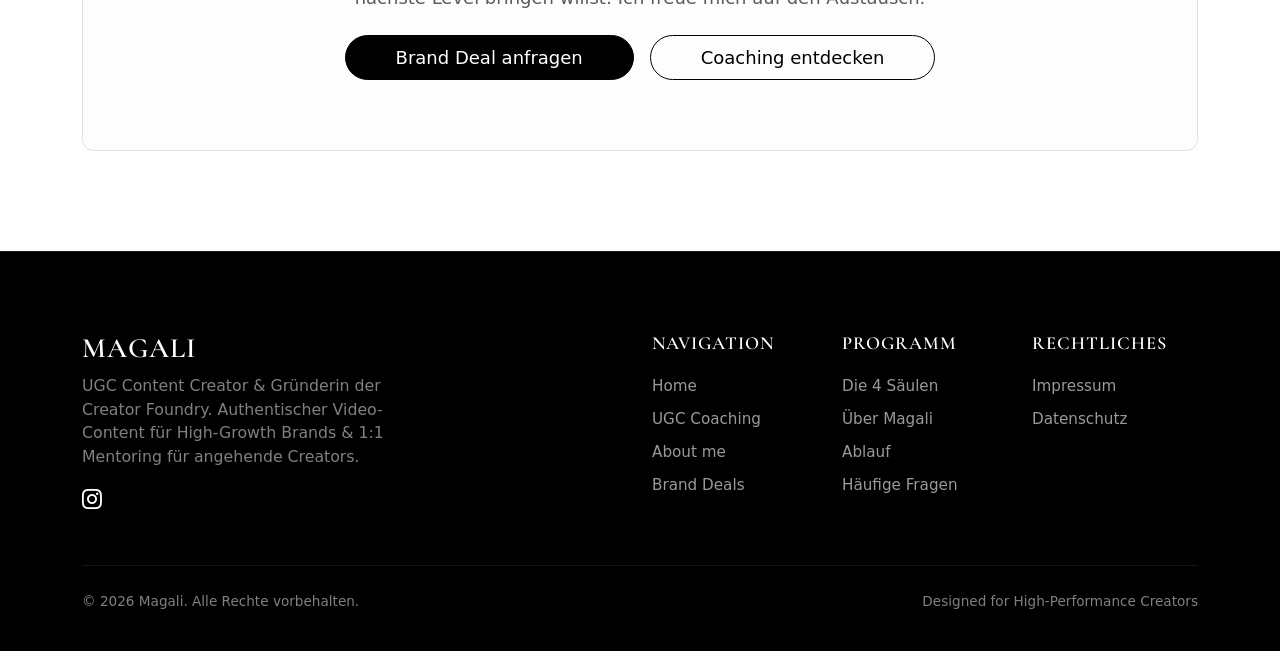
==== commit 553ec2c7: "Update Instagram links across multiple pages to reflect new handle" ====
--- a/about/index.html
+++ b/about/index.html
@@ -46,7 +46,7 @@
                         <a class="nav-link" href="/partner">Partner</a>
                     </li>
                     <li class="nav-item">
-                        <a class="nav-link pe-0" href="https://www.instagram.com/magali.crn/" target="_blank" rel="noopener noreferrer"><i class="bi bi-instagram me-1"></i> Instagram</a>
+                        <a class="nav-link pe-0" href="https://www.instagram.com/ugc.magali" target="_blank" rel="noopener noreferrer"><i class="bi bi-instagram me-1"></i> Instagram</a>
                     </li>
                 </ul>
             </div>
@@ -207,7 +207,7 @@
                             </ul>
                         </div>
                         <div>
-                            <a href="https://www.instagram.com/magali.crn/" target="_blank" rel="noopener noreferrer" class="btn btn-white-outline">
+                            <a href="https://www.instagram.com/ugc.magali" target="_blank" rel="noopener noreferrer" class="btn btn-white-outline">
                                 <i class="bi bi-instagram me-1"></i> Instagram öffnen
                             </a>
                         </div>
@@ -369,7 +369,7 @@
                         UGC Content Creator & Gründerin der Creator Foundry. Authentischer Video-Content für High-Growth Brands & 1:1 Mentoring für angehende Creators.
                     </p>
                     <div class="d-flex align-items-center gap-3">
-                        <a href="https://www.instagram.com/magali.crn/" target="_blank" rel="noopener noreferrer" class="fs-5 text-white" aria-label="Instagram">
+                        <a href="https://www.instagram.com/ugc.magali" target="_blank" rel="noopener noreferrer" class="fs-5 text-white" aria-label="Instagram">
                             <i class="bi bi-instagram"></i>
                         </a>
                     </div>
--- a/assets/css/about.css
+++ b/assets/css/about.css
@@ -3,7 +3,7 @@
 #hero-about {
     background: 
         linear-gradient(to top, rgba(0, 0, 0, 1), rgba(0, 0, 0, .5), rgba(0, 0, 0, 0)),
-        url(../images/DSC08524.jpeg);
+        url(../images/B89BCEDC-AA7D-43B9-8DBD-68D3B46D671C_1_105_c.jpeg);
     background-size: cover;
     background-position: center;
     background-repeat: no-repeat;
--- a/assets/css/style.css
+++ b/assets/css/style.css
@@ -232,4 +232,66 @@
     margin-top: 50px;
     padding-top: 25px;
     font-size: 0.85rem;
+}
+
+/*------------------------------------------------------------------------------- LEGAL PAGES (IMPRESSUM & DATENSCHUTZ): */
+
+.legal-section {
+    padding-top: 160px;
+    padding-bottom: 100px;
+    color: rgba(255, 255, 255, 0.85);
+}
+
+.legal-container {
+    max-width: 860px;
+}
+
+.legal-content h3, 
+.legal-content .h3 {
+    margin-top: 2.5rem;
+    margin-bottom: 1.25rem;
+    color: var(--white);
+    letter-spacing: 0.5px;
+}
+
+.legal-content h4, 
+.legal-content .h4 {
+    margin-top: 2rem;
+    margin-bottom: 1rem;
+    color: var(--white);
+}
+
+.legal-content p, 
+.legal-content li {
+    font-size: 1rem;
+    line-height: 1.8;
+    color: rgba(255, 255, 255, 0.75);
+}
+
+.legal-content ul {
+    padding-left: 1.25rem;
+    margin-bottom: 1.5rem;
+}
+
+.legal-content li {
+    margin-bottom: 0.5rem;
+}
+
+.legal-card {
+    background: rgba(255, 255, 255, 0.03);
+    border: 1px solid rgba(255, 255, 255, 0.1);
+    border-radius: 10px;
+    padding: 25px 30px;
+    margin: 1.5rem 0;
+}
+
+.placeholder-badge {
+    background: rgba(255, 193, 7, 0.15);
+    color: #ffca2c;
+    border: 1px dashed rgba(255, 193, 7, 0.4);
+    padding: 2px 8px;
+    border-radius: 4px;
+    font-family: monospace;
+    font-size: 0.9em;
+    display: inline-block;
 }
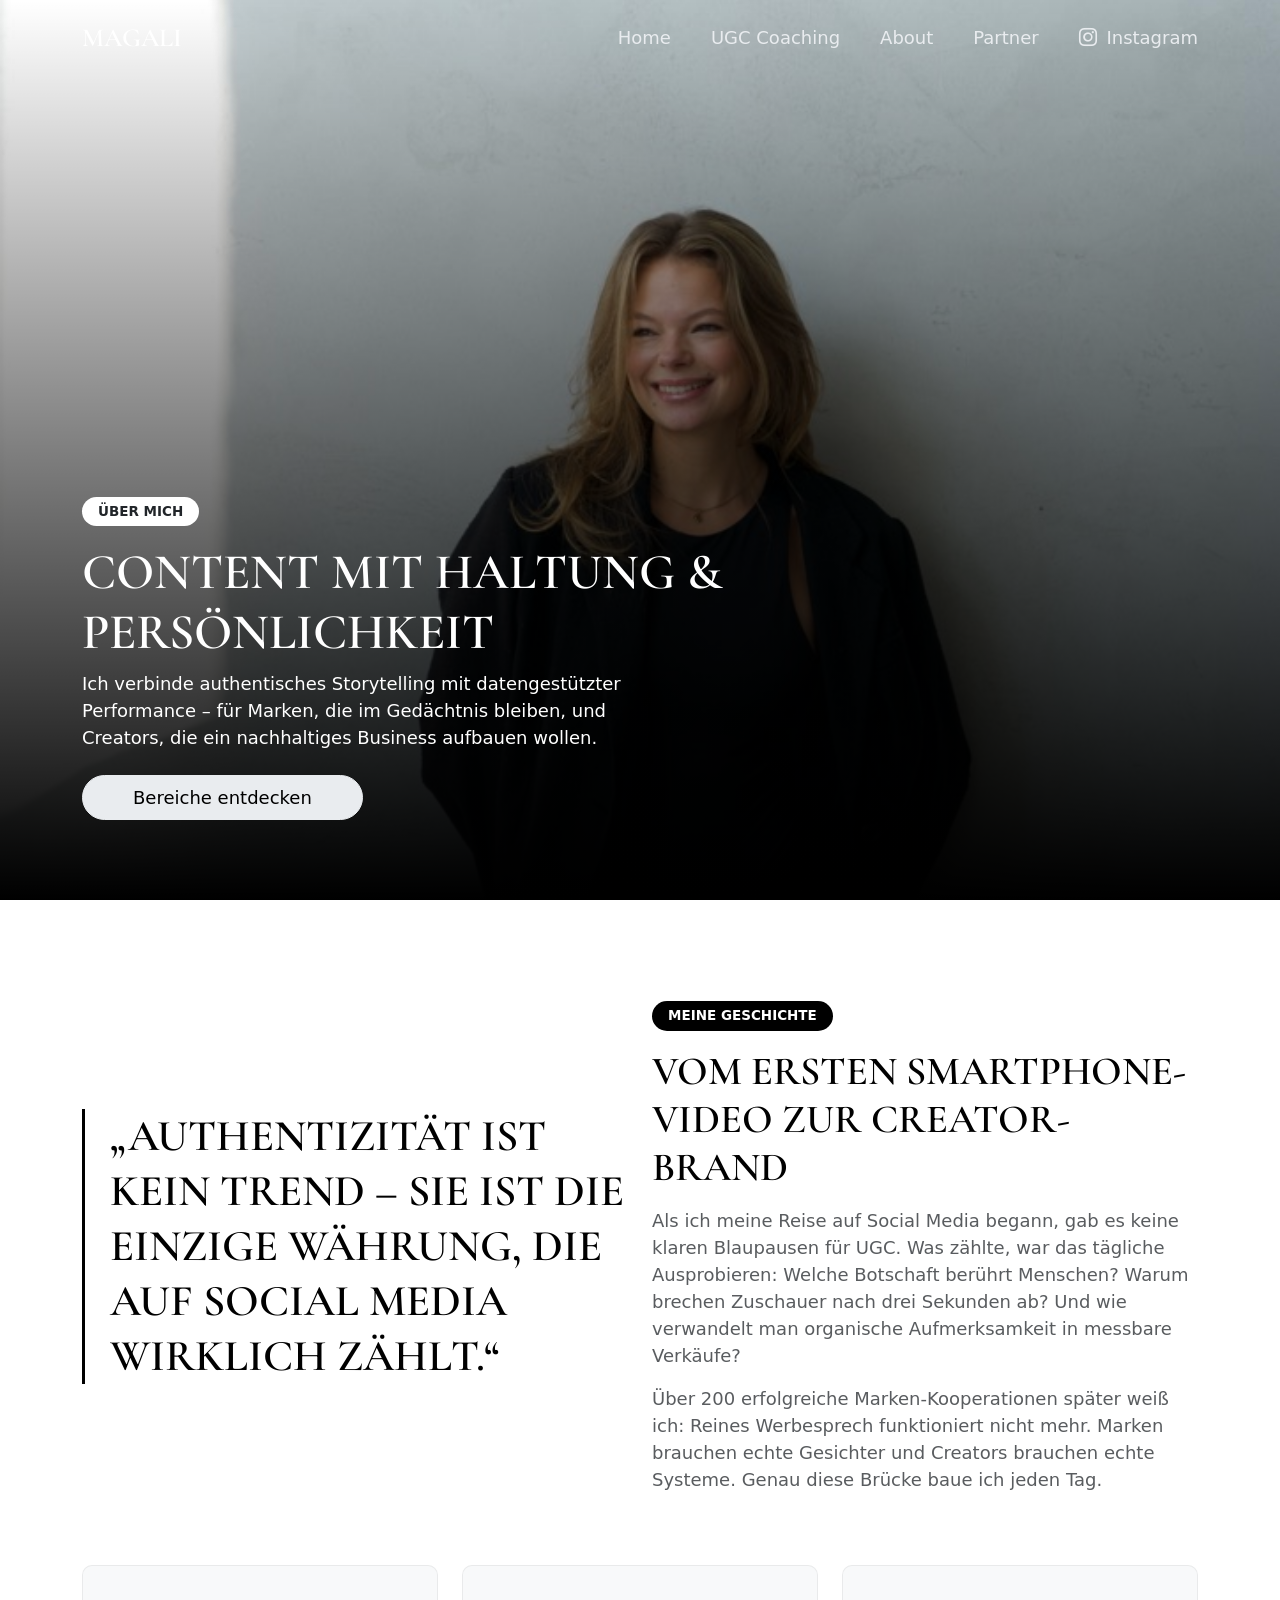
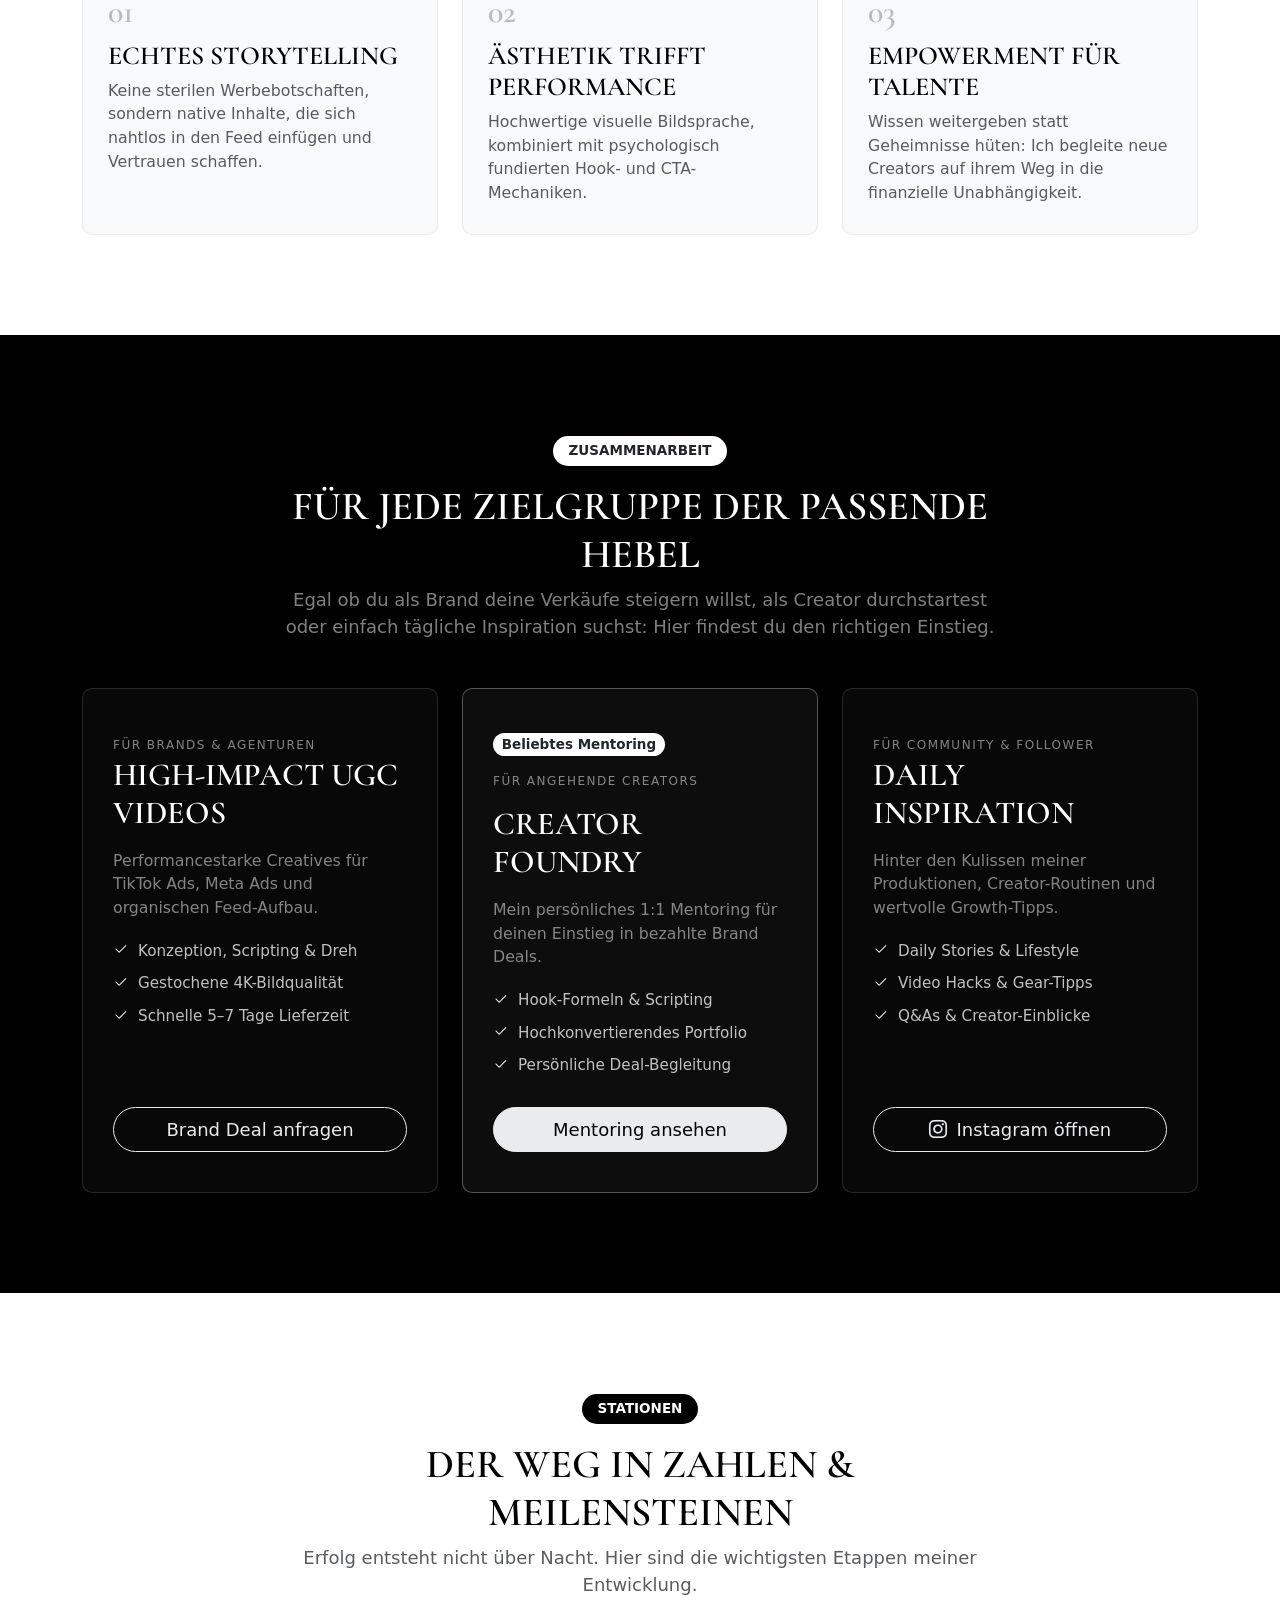
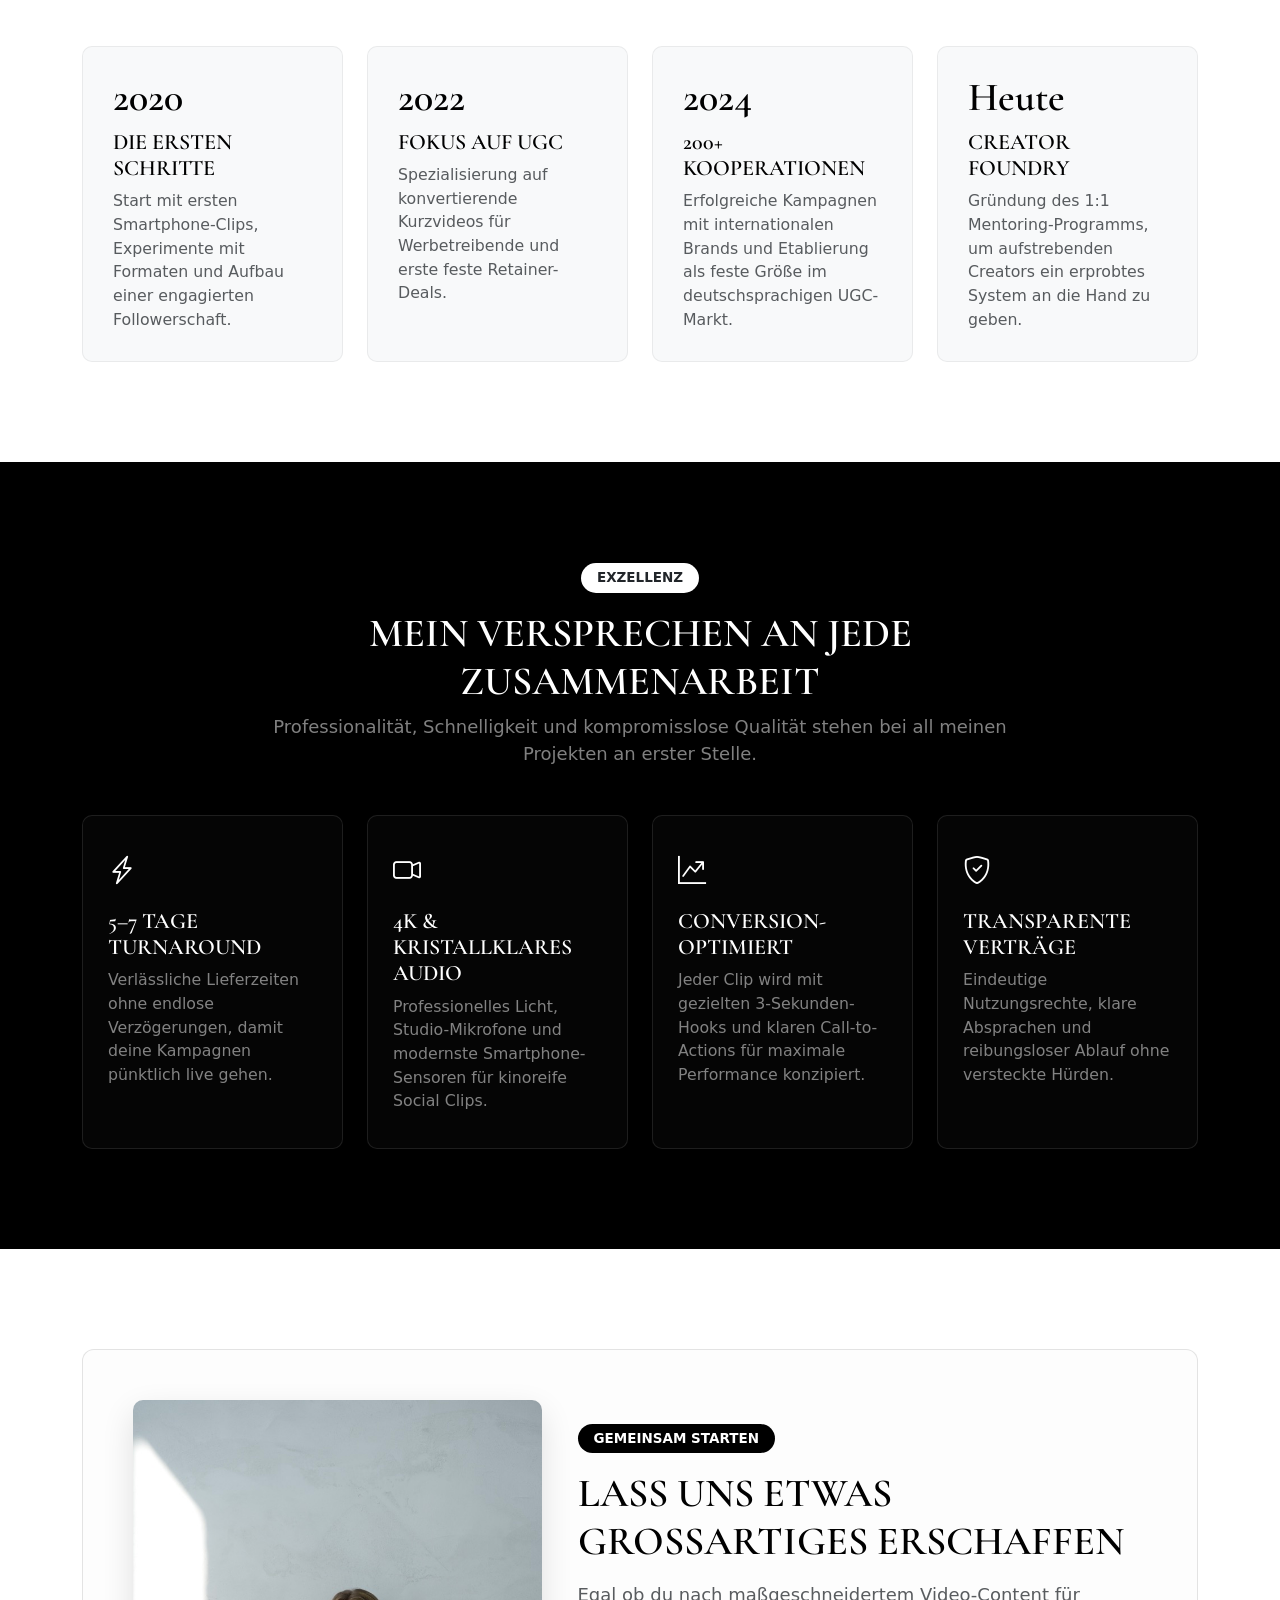
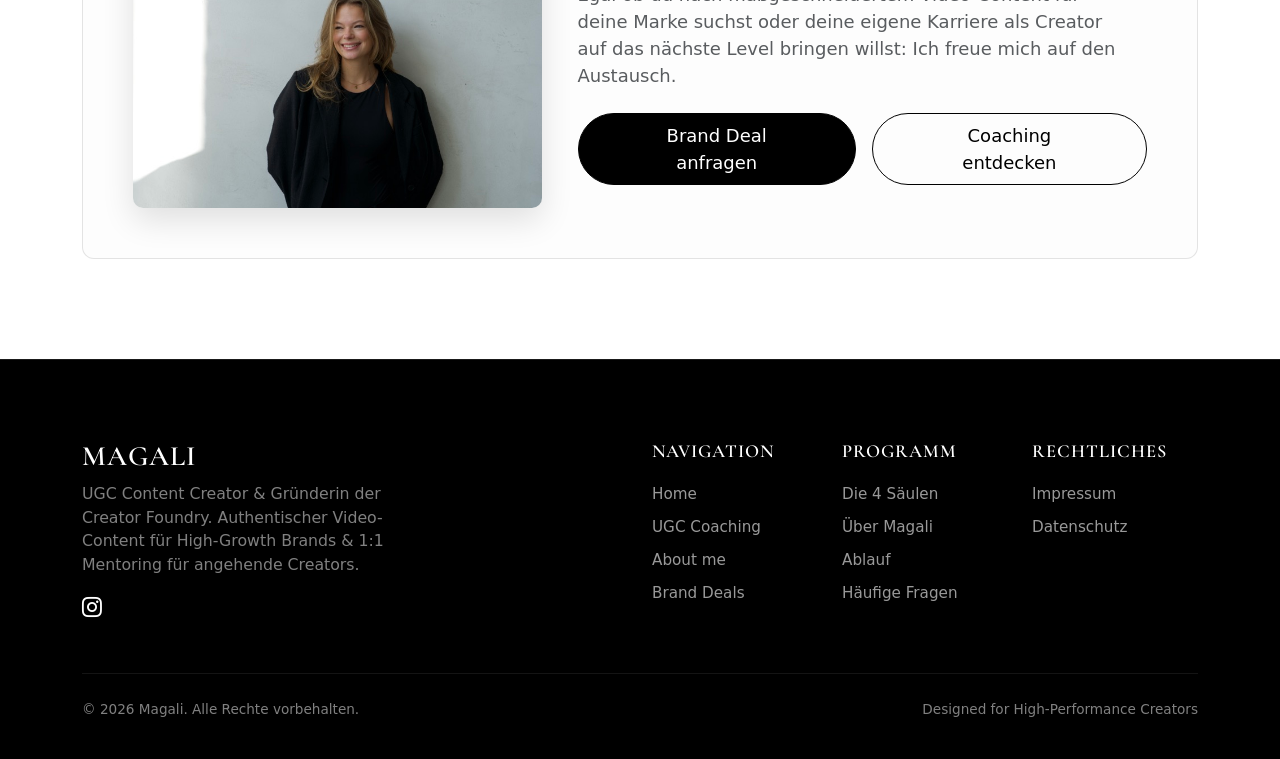
==== commit 6c056055: "Enhance feedback section and partner contact layout - Updated CSS for partner contact box padding an" ====
--- a/about/index.html
+++ b/about/index.html
@@ -339,18 +339,25 @@
     <section class="about-cta" id="cta">
         <div class="container">
             <div class="about-cta-box">
-                <span class="badge bg-black text-white text-uppercase px-3 py-2 mb-3 d-inline-block" style="border-radius: 50px;">Gemeinsam starten</span>
-                <h2 class="mb-3">Lass uns etwas Großartiges erschaffen</h2>
-                <p class="text-muted mx-auto mb-4" style="max-width: 600px;">
-                    Egal ob du nach maßgeschneidertem Video-Content für deine Marke suchst oder deine eigene Karriere als Creator auf das nächste Level bringen willst: Ich freue mich auf den Austausch.
-                </p>
-                <div class="d-flex flex-column flex-sm-row justify-content-center gap-3">
-                    <a href="/partner" class="btn btn-dark">
-                        Brand Deal anfragen
-                    </a>
-                    <a href="/coaching" class="btn btn-dark" style="background-color: transparent !important; color: var(--dark) !important; border: 1px solid var(--dark) !important;">
-                        Coaching entdecken
-                    </a>
+                <div class="row align-items-center gy-4 text-center text-lg-start">
+                    <div class="col-lg-5 d-none d-lg-block">
+                        <img src="../assets/images/B89BCEDC-AA7D-43B9-8DBD-68D3B46D671C_1_105_c.jpeg" alt="Magali - Gemeinsam starten" class="cta-square-img" style="object-position: center 20%;">
+                    </div>
+                    <div class="col-lg-7 col-12 ps-lg-4">
+                        <span class="badge bg-black text-white text-uppercase px-3 py-2 mb-3 d-inline-block" style="border-radius: 50px;">Gemeinsam starten</span>
+                        <h2 class="mb-3">Lass uns etwas Großartiges erschaffen</h2>
+                        <p class="text-muted mb-4 mx-auto mx-lg-0" style="max-width: 540px;">
+                            Egal ob du nach maßgeschneidertem Video-Content für deine Marke suchst oder deine eigene Karriere als Creator auf das nächste Level bringen willst: Ich freue mich auf den Austausch.
+                        </p>
+                        <div class="d-flex flex-column flex-sm-row justify-content-center justify-content-lg-start gap-3">
+                            <a href="/partner" class="btn btn-dark">
+                                Brand Deal anfragen
+                            </a>
+                            <a href="/coaching" class="btn btn-dark" style="background-color: transparent !important; color: var(--dark) !important; border: 1px solid var(--dark) !important;">
+                                Coaching entdecken
+                            </a>
+                        </div>
+                    </div>
                 </div>
             </div>
         </div>
--- a/assets/css/about.css
+++ b/assets/css/about.css
@@ -177,7 +177,13 @@
 .about-cta-box {
     border: 1px solid rgba(0, 0, 0, 0.1);
     border-radius: 12px;
-    padding: 70px 30px;
+    padding: 60px 30px;
     background: #fdfdfd;
 }
 
+@media (min-width: 992px) {
+    .about-cta-box {
+        padding: 50px;
+    }
+}
+
--- a/assets/css/style.css
+++ b/assets/css/style.css
@@ -294,4 +294,14 @@
     font-family: monospace;
     font-size: 0.9em;
     display: inline-block;
+}
+
+/*------------------------------------------------------------------------------- CTA BOX SPLIT WITH SQUARE IMAGE: */
+
+.cta-square-img {
+    width: 100%;
+    aspect-ratio: 1 / 1;
+    object-fit: cover;
+    border-radius: 10px;
+    box-shadow: 0 12px 32px rgba(0, 0, 0, 0.12);
 }
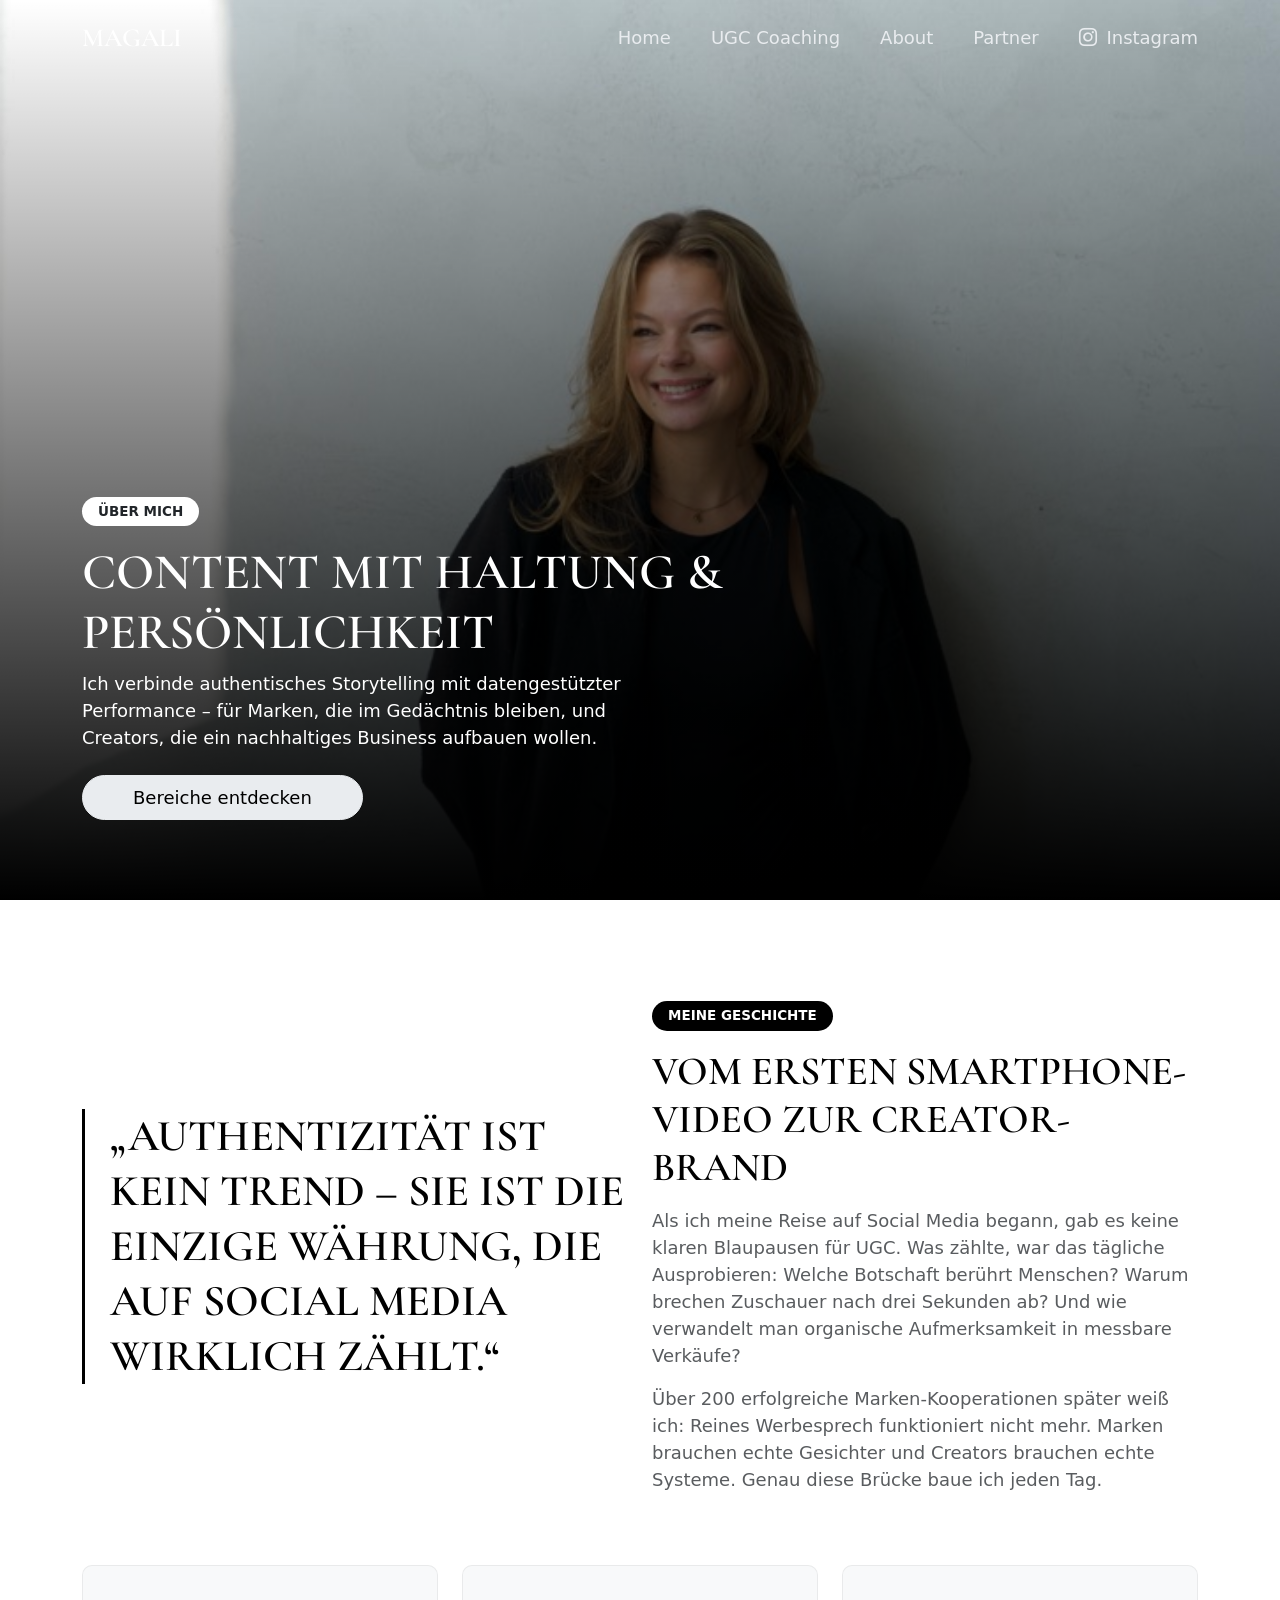
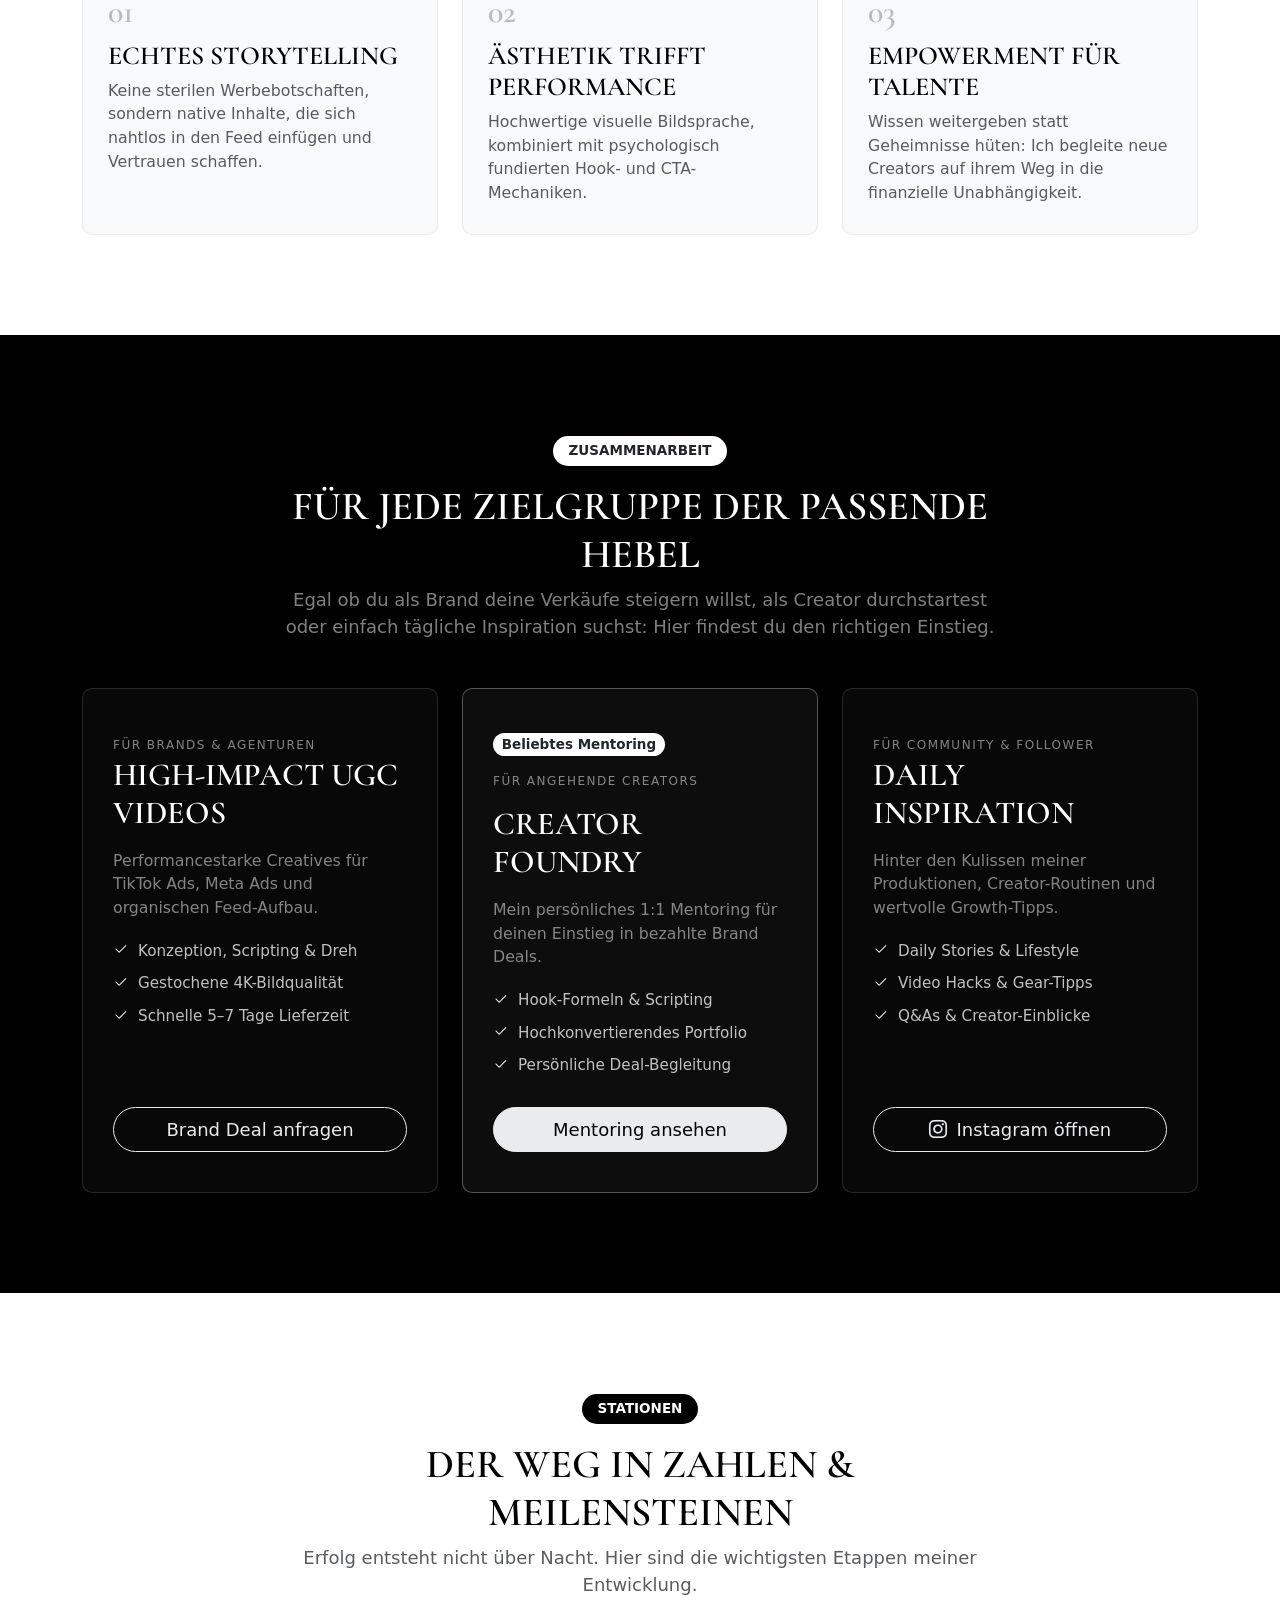
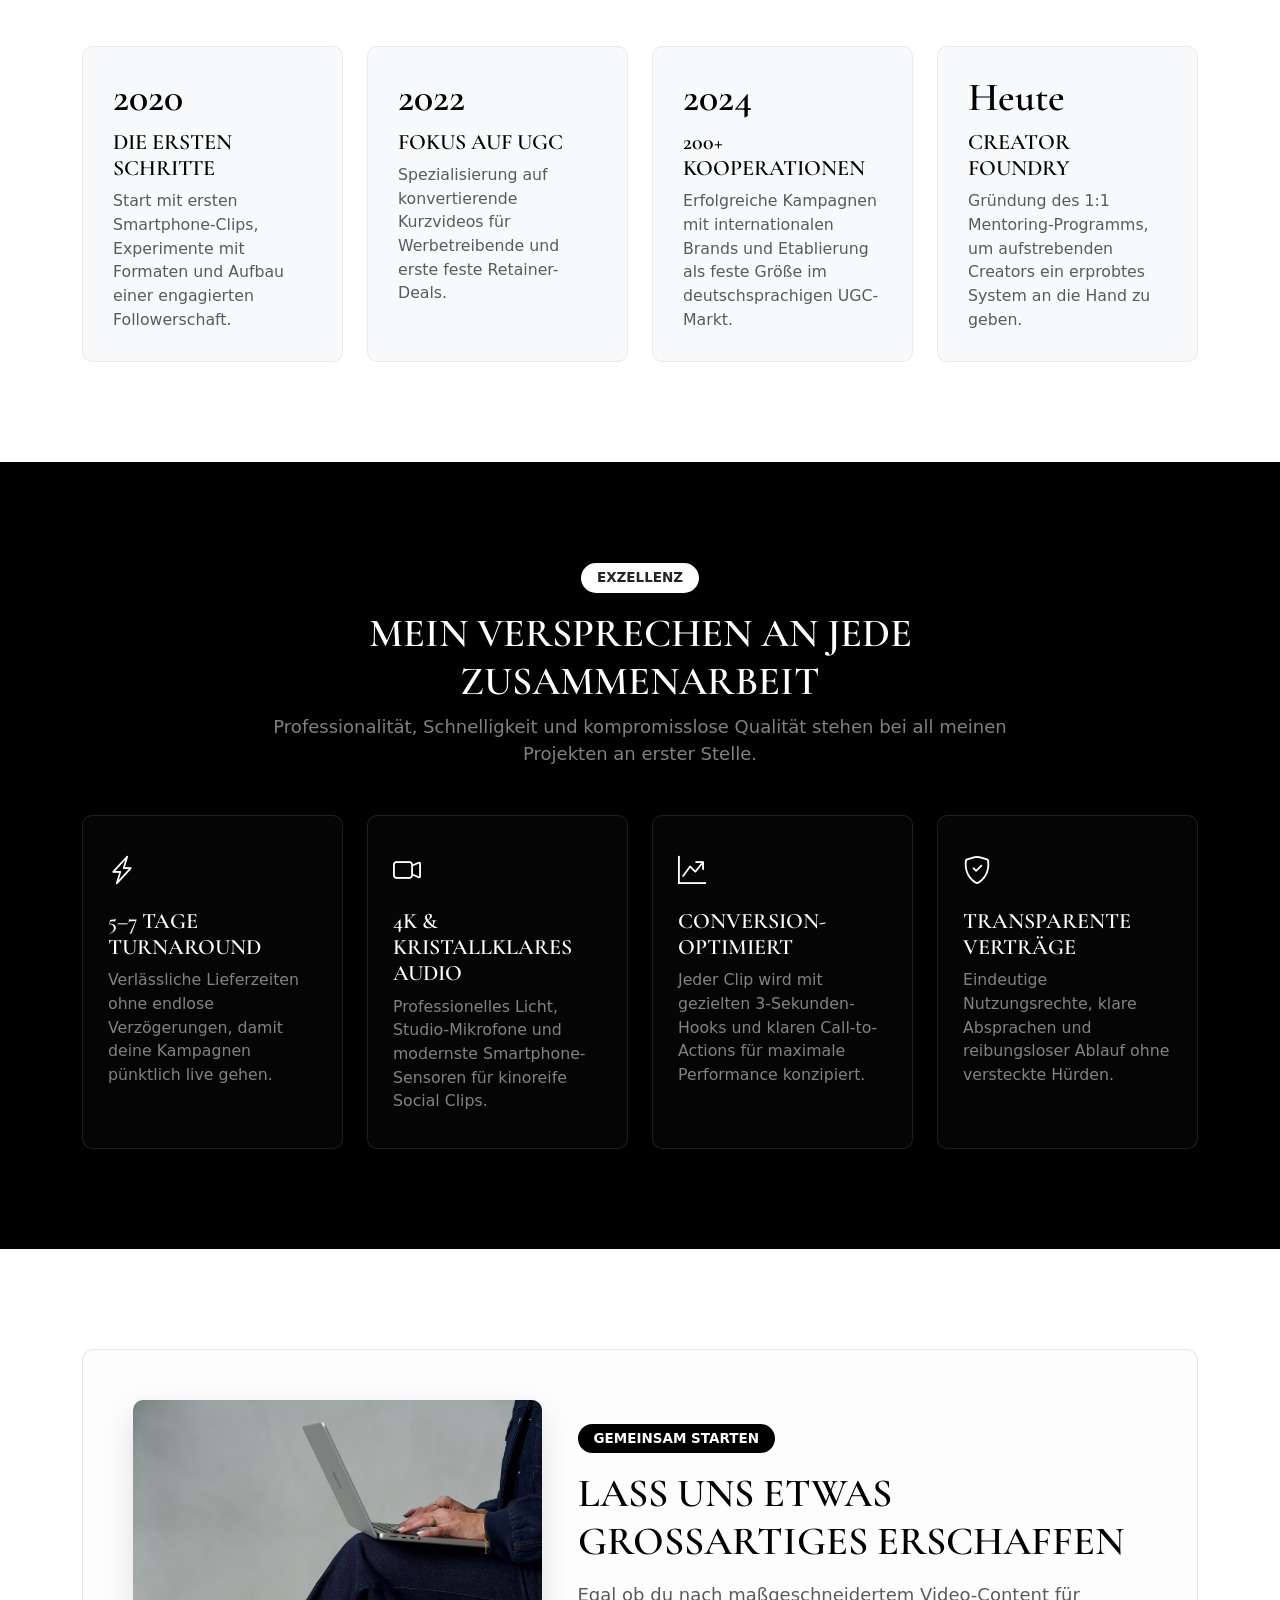
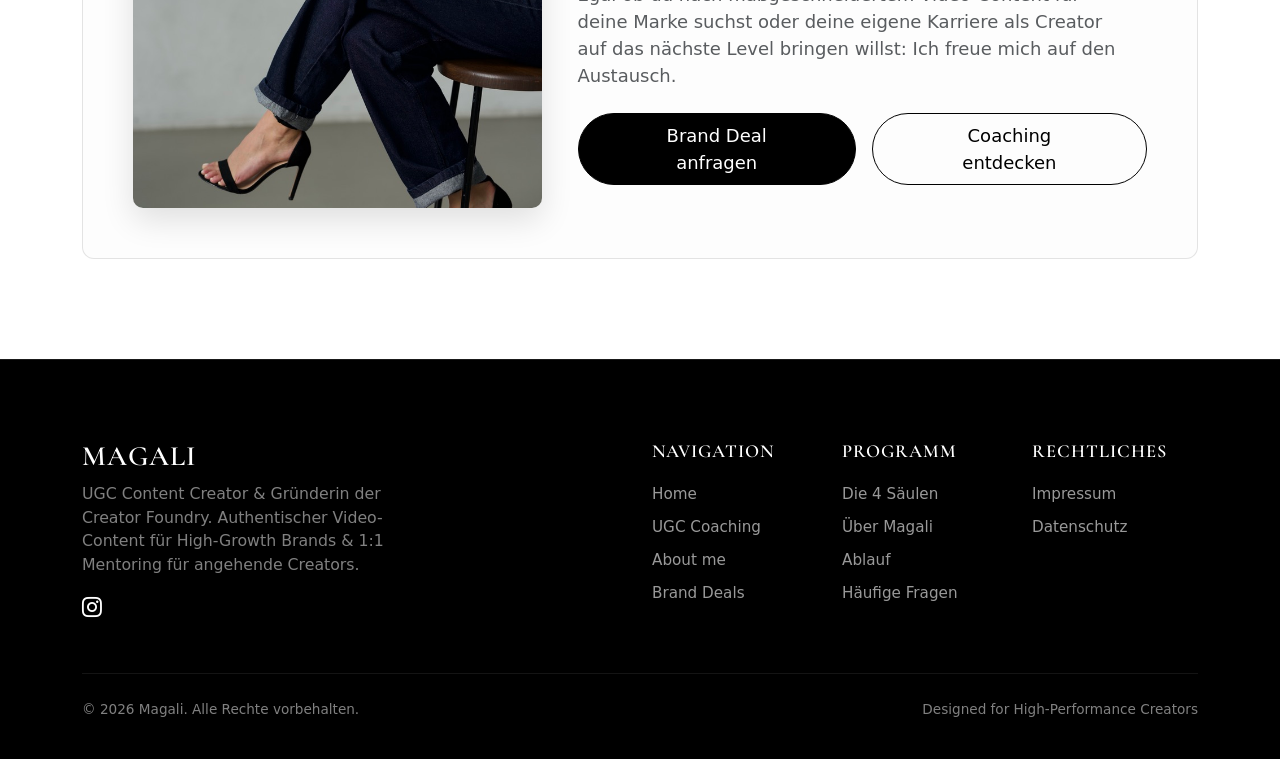
==== commit 5dfdcede: "Update call-to-action image for enhanced visual consistency" ====
--- a/about/index.html
+++ b/about/index.html
@@ -341,7 +341,7 @@
             <div class="about-cta-box">
                 <div class="row align-items-center gy-4 text-center text-lg-start">
                     <div class="col-lg-5 d-none d-lg-block">
-                        <img src="../assets/images/B89BCEDC-AA7D-43B9-8DBD-68D3B46D671C_1_105_c.jpeg" alt="Magali - Gemeinsam starten" class="cta-square-img" style="object-position: center 20%;">
+                        <img src="../assets/images/06D3AD47-E798-4769-9A7E-F5FA50CA25E9_1_105_c.jpeg" alt="Magali - Gemeinsam starten" class="cta-square-img" style="object-position: center 20%;">
                     </div>
                     <div class="col-lg-7 col-12 ps-lg-4">
                         <span class="badge bg-black text-white text-uppercase px-3 py-2 mb-3 d-inline-block" style="border-radius: 50px;">Gemeinsam starten</span>
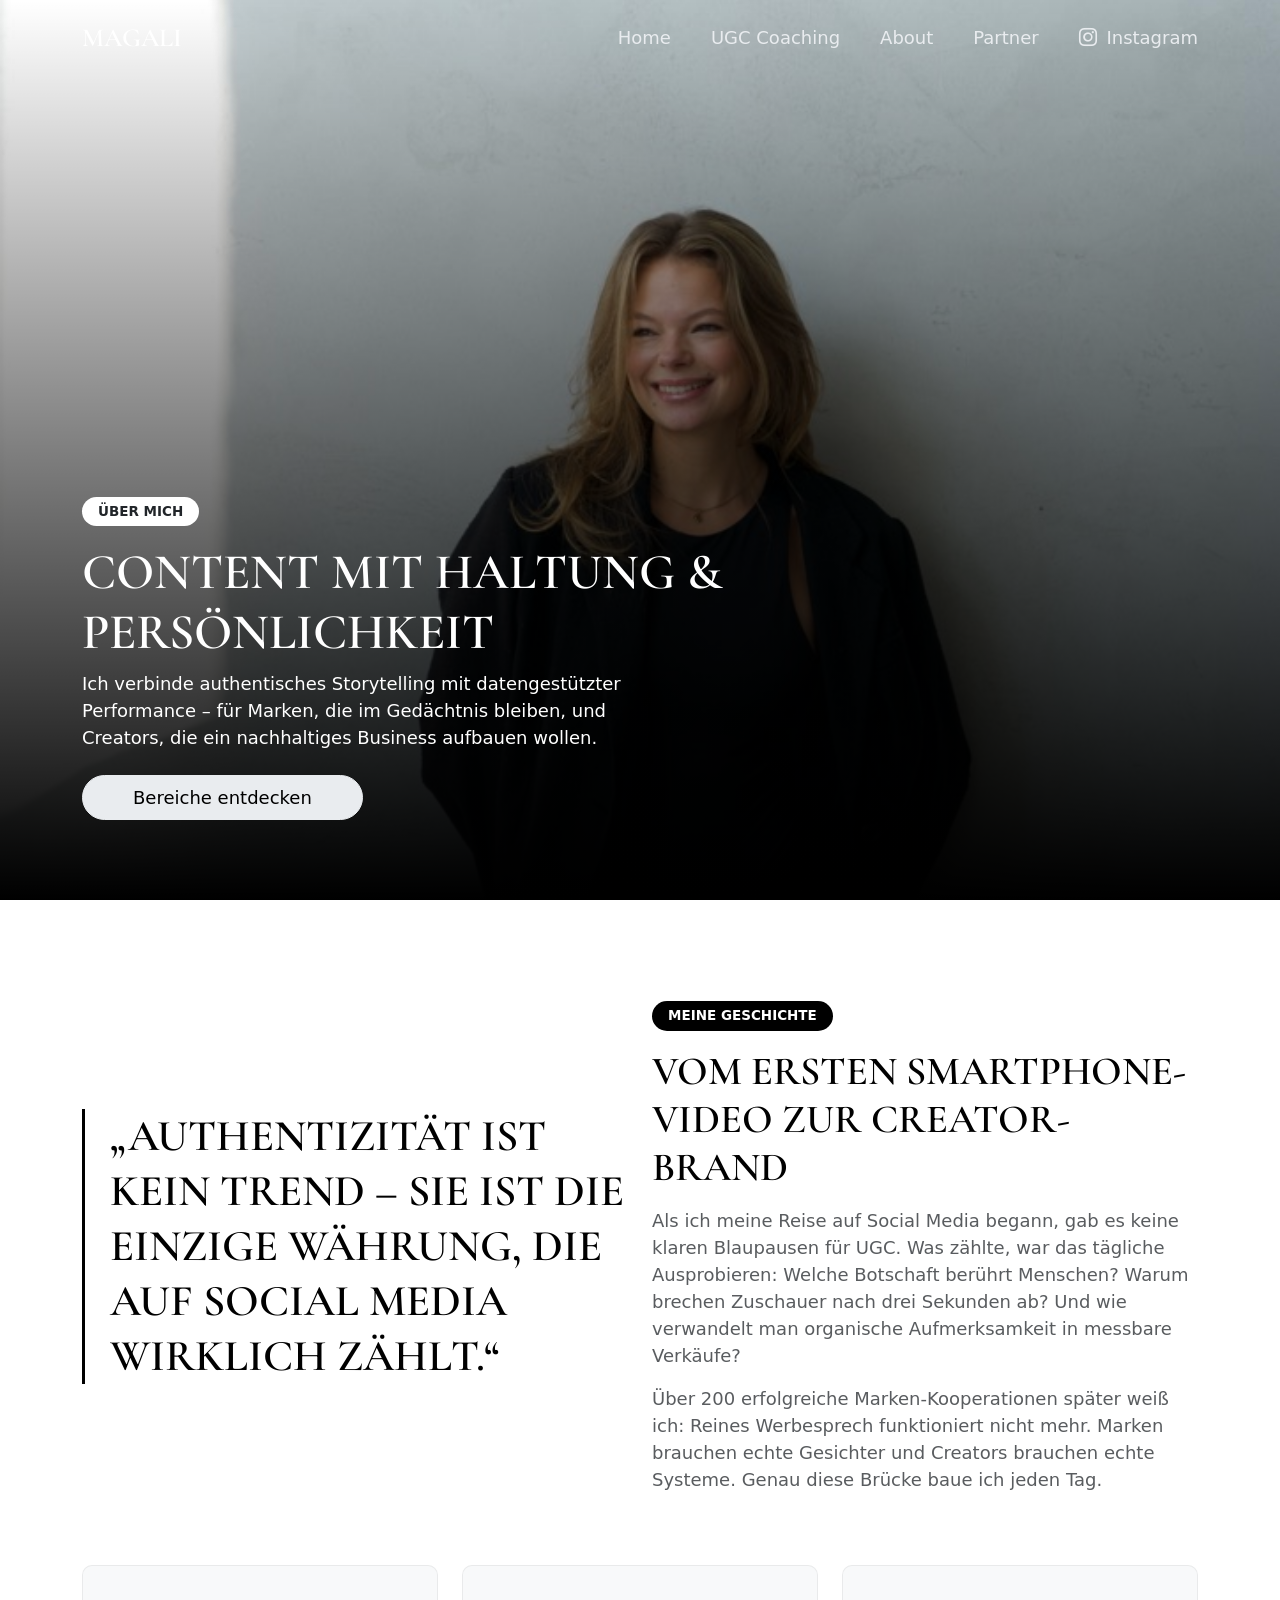
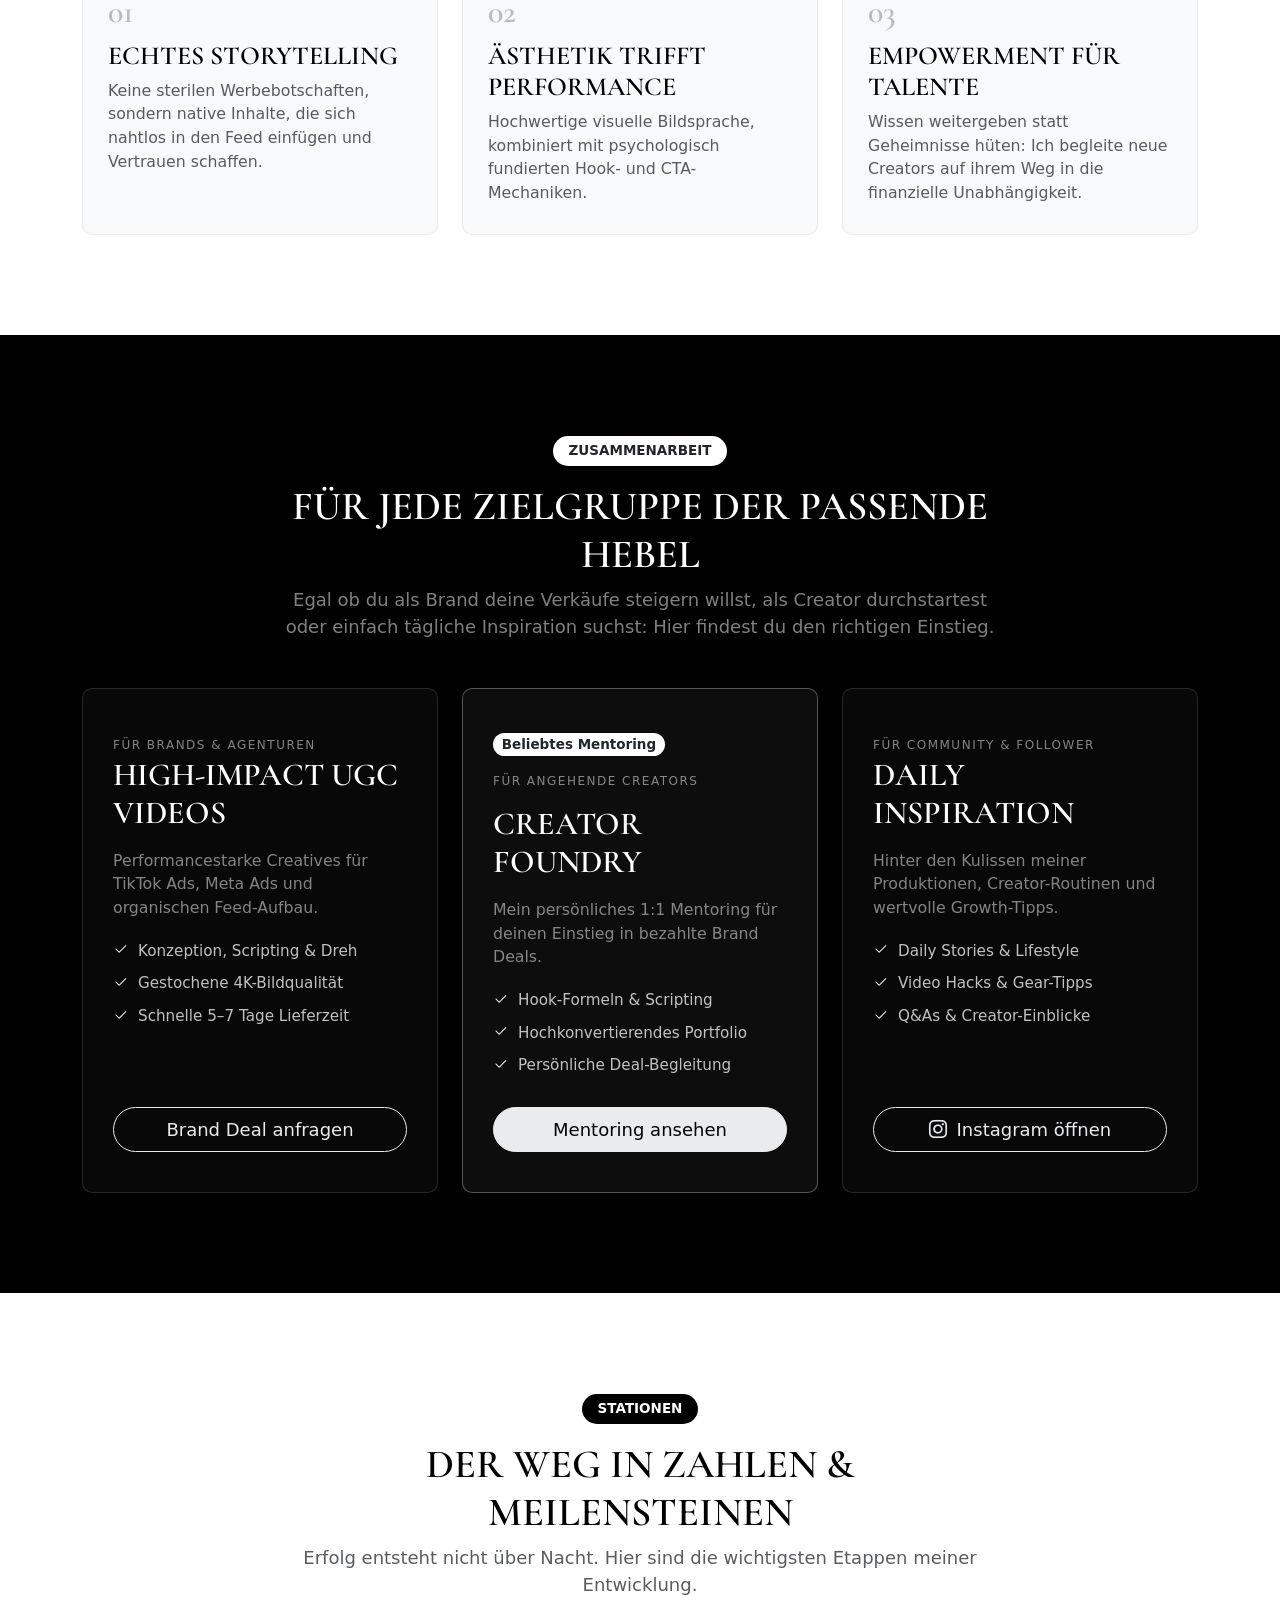
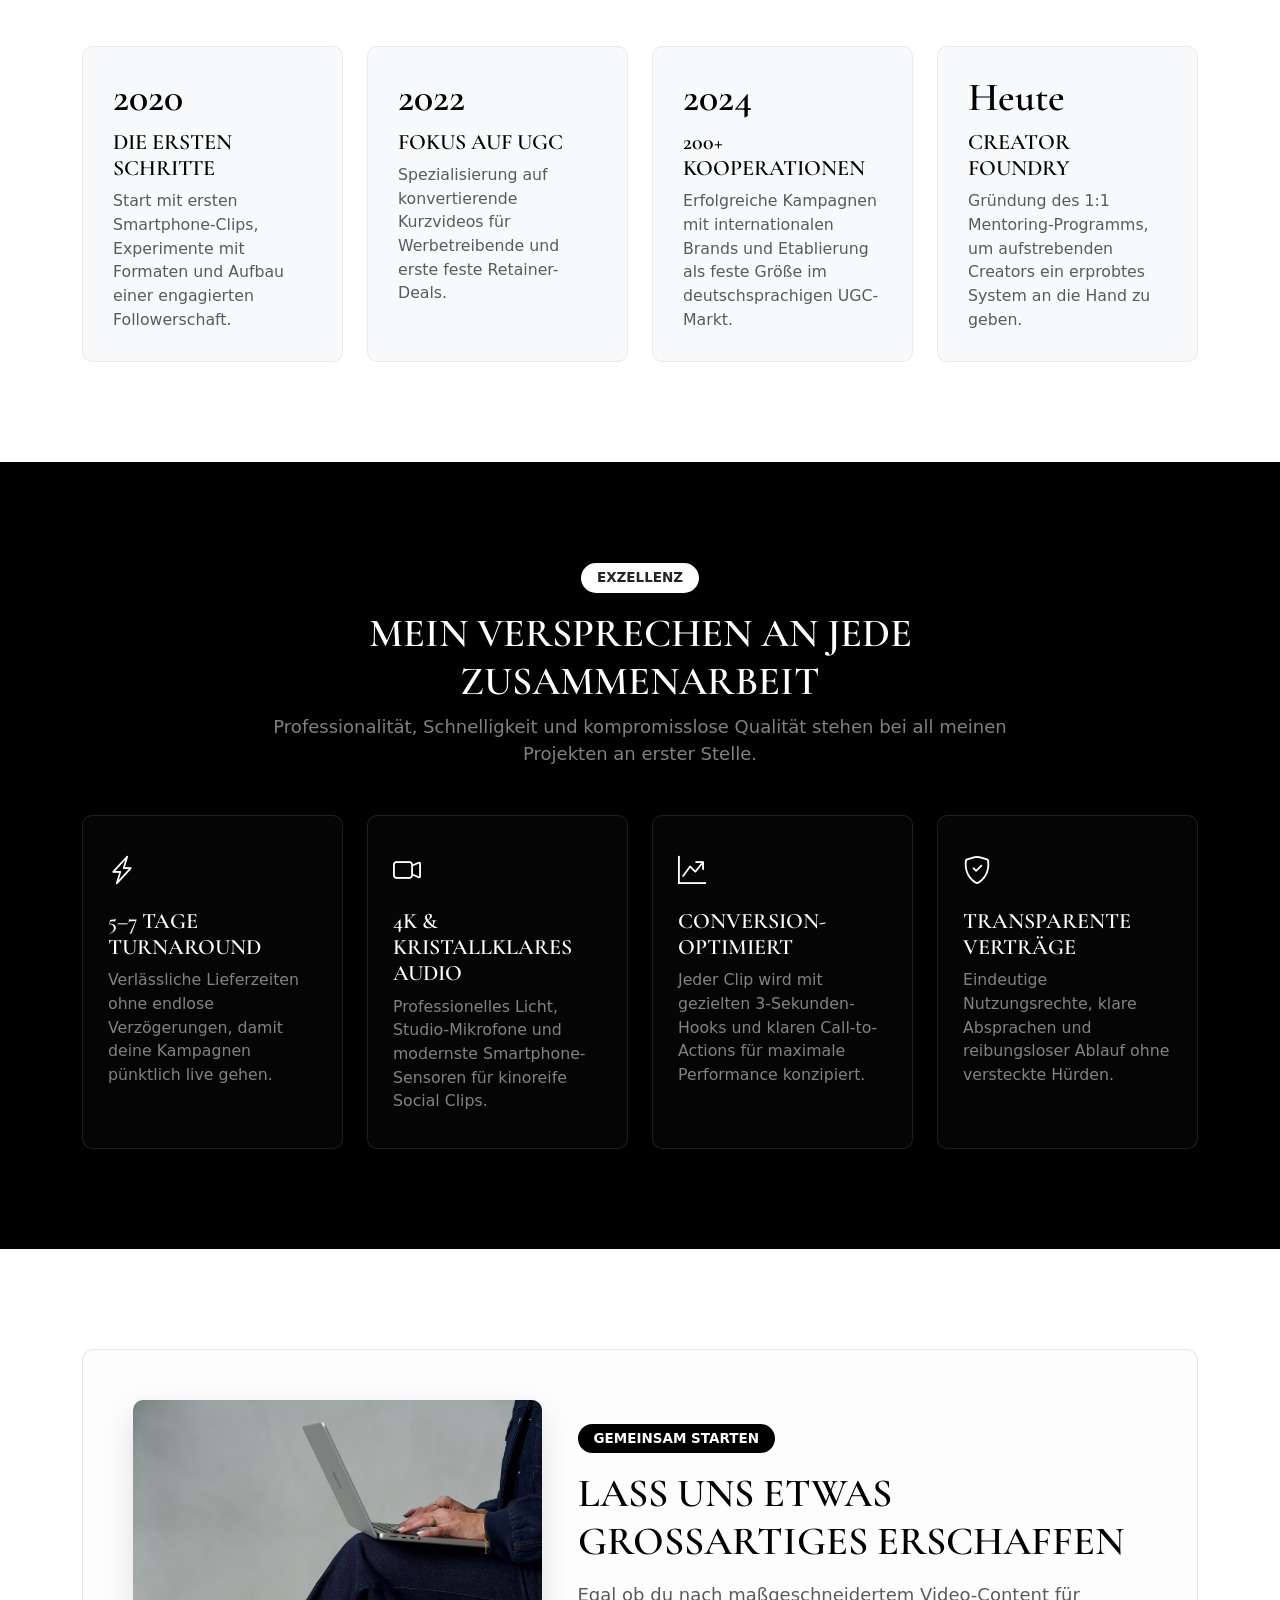
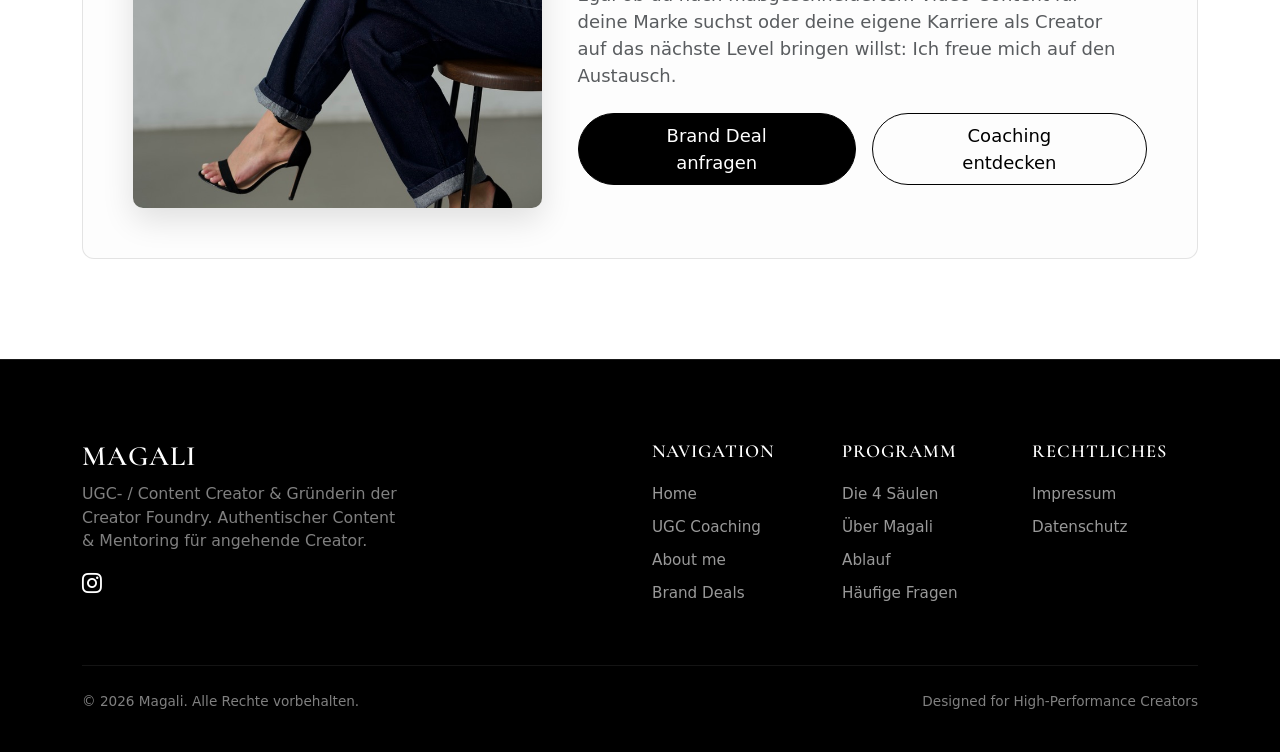
==== commit 3f3a5961: "Update content and layout for improved clarity and engagement across multiple sections" ====
--- a/about/index.html
+++ b/about/index.html
@@ -373,7 +373,7 @@
                         <h4 class="mb-2">Magali</h4>
                     </a>
                     <p class="small text-white-50 mb-3" style="max-width: 320px;">
-                        UGC Content Creator & Gründerin der Creator Foundry. Authentischer Video-Content für High-Growth Brands & 1:1 Mentoring für angehende Creators.
+                        UGC- / Content Creator & Gründerin der Creator Foundry. Authentischer Content & Mentoring für angehende Creator.
                     </p>
                     <div class="d-flex align-items-center gap-3">
                         <a href="https://www.instagram.com/ugc.magali" target="_blank" rel="noopener noreferrer" class="fs-5 text-white" aria-label="Instagram">
